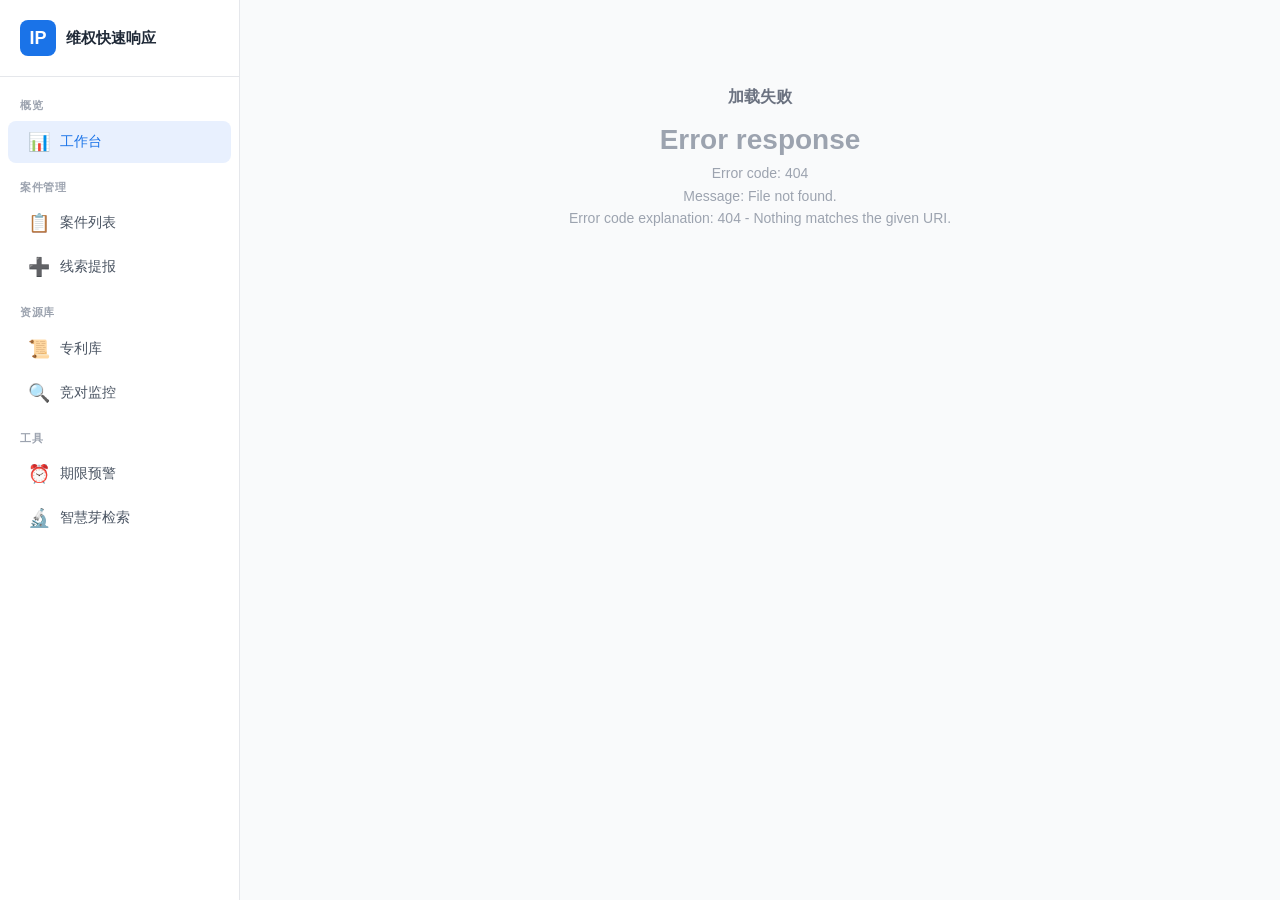
==== static/index.html @ e663b284 "IP维权快速响应系统 - 完整代码 - Flask后端：8张表、20+API、6步维权流程 - 前端SPA：工作台/案件管理/专利库/竞对监控/期限监控/智慧芽检索 - 智慧芽API集成：语义检索/法" ====
<!DOCTYPE html>
<html lang="zh-CN">
<head>
<meta charset="UTF-8">
<meta name="viewport" content="width=device-width, initial-scale=1.0">
<title>维权快速响应系统</title>
<link rel="stylesheet" href="/static/css/style.css">
</head>
<body>

<!-- ====== 侧边栏 ====== -->
<aside class="sidebar">
  <div class="sidebar-logo">
    <div class="logo-icon">IP</div>
    <div class="logo-text">维权快速响应</div>
  </div>
  <nav class="sidebar-nav">
    <div class="nav-section">概览</div>
    <button class="nav-item active" data-page="dashboard" onclick="navigate('dashboard')">
      <span class="nav-icon">📊</span> 工作台
    </button>
    
    <div class="nav-section" style="margin-top:8px">案件管理</div>
    <button class="nav-item" data-page="case-list" onclick="navigate('case-list')">
      <span class="nav-icon">📋</span> 案件列表
    </button>
    <button class="nav-item" data-page="new-case" onclick="navigate('new-case')">
      <span class="nav-icon">➕</span> 线索提报
    </button>

    <div class="nav-section" style="margin-top:8px">资源库</div>
    <button class="nav-item" data-page="patents" onclick="navigate('patents')">
      <span class="nav-icon">📜</span> 专利库
    </button>
    <button class="nav-item" data-page="competitors" onclick="navigate('competitors')">
      <span class="nav-icon">🔍</span> 竞对监控
    </button>

    <div class="nav-section" style="margin-top:8px">工具</div>
    <button class="nav-item" data-page="deadlines" onclick="navigate('deadlines')">
      <span class="nav-icon">⏰</span> 期限预警
    </button>
    <button class="nav-item" data-page="patsnap" onclick="navigate('patsnap')">
      <span class="nav-icon">🔬</span> 智慧芽检索
    </button>
  </nav>
</aside>

<!-- ====== 主内容区 ====== -->
<main class="main-content" id="main-content">
  <div id="page-content"></div>
</main>

<!-- ====== 模态框容器 ====== -->
<div class="modal-overlay" id="modal-overlay">
  <div class="modal" id="modal-box"></div>
</div>

<!-- ====== Toast 容器 ====== -->
<div class="toast-container" id="toast-container"></div>

<script>
// ==========================================
// API 工具
// ==========================================
const API = {
  async get(url) {
    const res = await fetch(url);
    if (!res.ok) throw new Error(await res.text());
    return res.json();
  },
  async post(url, data) {
    const res = await fetch(url, {
      method: 'POST',
      headers: {'Content-Type': 'application/json'},
      body: JSON.stringify(data)
    });
    if (!res.ok) throw new Error(await res.text());
    return res.json();
  },
  async put(url, data) {
    const res = await fetch(url, {
      method: 'PUT',
      headers: {'Content-Type': 'application/json'},
      body: JSON.stringify(data)
    });
    if (!res.ok) throw new Error(await res.text());
    return res.json();
  }
};

// ==========================================
// 路由 & 导航
// ==========================================
let currentPage = 'dashboard';
let currentCaseId = null;

function navigate(page, params) {
  currentPage = page;
  if (params) currentCaseId = params.caseId;
  
  document.querySelectorAll('.nav-item').forEach(el => el.classList.remove('active'));
  const navItem = document.querySelector(`[data-page="${page}"]`);
  if (navItem) navItem.classList.add('active');
  
  renderPage(page, params);
}

function renderPage(page, params) {
  const container = document.getElementById('page-content');
  switch(page) {
    case 'dashboard': renderDashboard(container); break;
    case 'case-list': renderCaseList(container); break;
    case 'new-case': renderNewCaseForm(container); break;
    case 'case-detail': renderCaseDetail(container, params); break;
    case 'patents': renderPatentLibrary(container); break;
    case 'competitors': renderCompetitorMonitor(container); break;
    case 'deadlines': renderDeadlineMonitor(container); break;
    case 'patsnap': renderPatSnapPage(container); break;
    default: container.innerHTML = '<div class="empty-state"><h3>页面未找到</h3></div>';
  }
}

// ==========================================
// Toast 通知
// ==========================================
function showToast(message, type = 'success') {
  const container = document.getElementById('toast-container');
  const toast = document.createElement('div');
  toast.className = `toast toast-${type}`;
  toast.textContent = message;
  container.appendChild(toast);
  setTimeout(() => { toast.remove(); }, 3000);
}

// ==========================================
// 模态框
// ==========================================
function openModal(title, bodyHTML, footerHTML = '') {
  const overlay = document.getElementById('modal-overlay');
  const box = document.getElementById('modal-box');
  box.innerHTML = `
    <div class="modal-header">
      <h2>${title}</h2>
      <button class="modal-close" onclick="closeModal()">&times;</button>
    </div>
    <div class="modal-body">${bodyHTML}</div>
    ${footerHTML ? `<div class="modal-footer">${footerHTML}</div>` : ''}
  `;
  overlay.classList.add('show');
}

function closeModal() {
  document.getElementById('modal-overlay').classList.remove('show');
}

// 点击遮罩关闭
document.getElementById('modal-overlay').addEventListener('click', function(e) {
  if (e.target === this) closeModal();
});

// ==========================================
// 工具函数
// ==========================================
const stageNames = ['', '线索提报', '初步评估', '决策审批', '证据保全', '侵权比对', '法律行动'];
const stageStatusLabels = {
  pending: '待处理', in_progress: '处理中', completed: '已完成', rejected: '已驳回'
};
const priorityLabels = { high: '高', normal: '中', low: '低' };
const priorityBadges = { high: 'badge-danger', normal: 'badge-warning', low: 'badge-gray' };

function stageBadge(stage) {
  const colors = {1:'badge-primary',2:'badge-warning',3:'badge-warning',4:'badge-primary',5:'badge-primary',6:'badge-success'};
  return `<span class="badge ${colors[stage]||'badge-gray'}">${stageNames[stage]}</span>`;
}

function statusBadge(status) {
  const map = { pending:'badge-gray', in_progress:'badge-warning', completed:'badge-success', rejected:'badge-danger' };
  return `<span class="badge ${map[status]||'badge-gray'}">${stageStatusLabels[status]||status}</span>`;
}

function formatTime(t) {
  if (!t) return '-';
  return t.replace('T', ' ').substring(0, 16);
}

// ==========================================
// 页面：工作台 Dashboard
// ==========================================
async function renderDashboard(container) {
  container.innerHTML = '<div style="text-align:center;padding:60px">加载中...</div>';
  try {
    const [stats, activities] = await Promise.all([
      API.get('/api/dashboard/stats'),
      API.get('/api/dashboard/activities?limit=15')
    ]);
    
    const total = stats.total_cases;
    const sd = stats.stage_distribution;
    const ss = stats.status_distribution;
    
    container.innerHTML = `
      <div class="page-header">
        <h1>📊 工作台</h1>
        <div class="header-actions">
          <button class="btn btn-primary btn-lg" onclick="navigate('new-case')">➕ 新建线索提报</button>
        </div>
      </div>

      <div class="stats-grid">
        <div class="stat-card">
          <div class="stat-label">全部案件</div>
          <div class="stat-value">${total}</div>
          <div class="stat-sub">本月新增 ${stats.monthly_new} 件</div>
        </div>
        <div class="stat-card">
          <div class="stat-label">评估中</div>
          <div class="stat-value">${sd.stage_2||0}</div>
          <div class="stat-sub">待初步评估</div>
        </div>
        <div class="stat-card">
          <div class="stat-label">审批中</div>
          <div class="stat-value">${sd.stage_3||0}</div>
          <div class="stat-sub">待管理层决策</div>
        </div>
        <div class="stat-card">
          <div class="stat-label">法律行动中</div>
          <div class="stat-value">${sd.stage_6||0}</div>
          <div class="stat-sub">诉讼/维权进行中</div>
        </div>
        <div class="stat-card" style="border-left:3px solid var(--danger)">
          <div class="stat-label">⚠️ 紧急期限</div>
          <div class="stat-value" style="color:var(--danger)">${stats.urgent_deadlines}</div>
          <div class="stat-sub">7天内到期</div>
        </div>
      </div>

      <div style="display:grid;grid-template-columns:2fr 1fr;gap:20px">
        <!-- 阶段分布 -->
        <div class="card">
          <div class="card-header"><h3>案件阶段分布</h3></div>
          <div class="card-body">
            ${renderStageChart(sd)}
          </div>
        </div>

        <!-- 状态统计 -->
        <div class="card">
          <div class="card-header"><h3>状态概览</h3></div>
          <div class="card-body">
            <div style="display:flex;flex-direction:column;gap:12px">
              ${['pending','in_progress','completed','rejected'].map(s => `
                <div style="display:flex;justify-content:space-between;align-items:center">
                  <span>${statusBadge(s)} ${stageStatusLabels[s]}</span>
                  <strong style="font-size:18px">${ss[s]||0}</strong>
                </div>
              `).join('')}
            </div>
          </div>
        </div>
      </div>

      <!-- 最近动态 -->
      <div class="card" style="margin-top:20px">
        <div class="card-header"><h3>📌 最近动态</h3></div>
        <div class="card-body">
          ${activities.length === 0 ? '<div class="empty-state"><h3>暂无动态</h3></div>' : `
            <div class="timeline">
              ${activities.map(a => `
                <div class="timeline-item">
                  <div class="tl-time">${formatTime(a.created_at)} · ${a.case_no}</div>
                  <div class="tl-title">${a.event_title}</div>
                  <div class="tl-detail">${a.event_detail || a.case_title}</div>
                </div>
              `).join('')}
            </div>
          `}
        </div>
      </div>

      <!-- 智慧芽集成状态 -->
      <div class="card" style="margin-top:20px">
        <div class="card-header"><h3>🔬 智慧芽集成状态</h3></div>
        <div class="card-body" id="patsnap-status-dash">
          <div style="display:flex;align-items:center;gap:8px;color:var(--text-secondary)">
            <span>检查中...</span>
          </div>
        </div>
      </div>
    `;

    // 异步加载智慧芽状态
    fetchPatSnapDashStatus();
  } catch(e) {
    container.innerHTML = `<div class="empty-state"><h3>加载失败</h3><p>${e.message}</p></div>`;
  }
}

function renderStageChart(sd) {
  const stages = [
    {name:'线索提报', count:sd.stage_1||0, color:'#1a73e8'},
    {name:'初步评估', count:sd.stage_2||0, color:'#f59e0b'},
    {name:'决策审批', count:sd.stage_3||0, color:'#f59e0b'},
    {name:'证据保全', count:sd.stage_4||0, color:'#1a73e8'},
    {name:'侵权比对', count:sd.stage_5||0, color:'#1a73e8'},
    {name:'法律行动', count:sd.stage_6||0, color:'#0d9488'},
  ];
  const max = Math.max(...stages.map(s=>s.count), 1);
  
  return stages.map(s => `
    <div style="margin-bottom:12px">
      <div style="display:flex;justify-content:space-between;margin-bottom:4px;font-size:13px">
        <span>${s.name}</span>
        <strong>${s.count}</strong>
      </div>
      <div style="background:var(--gray-200);border-radius:4px;height:8px;overflow:hidden">
        <div style="background:${s.color};height:100%;width:${(s.count/max*100).toFixed(1)}%;border-radius:4px;transition:width 0.5s ease"></div>
      </div>
    </div>
  `).join('');
}

async function fetchPatSnapDashStatus() {
  try {
    const resp = await fetch('/api/patsnap/config');
    const config = await resp.json();
    const el = document.getElementById('patsnap-status-dash');
    if (!el) return;
    if (config.configured) {
      el.innerHTML = `<div style="display:flex;align-items:center;gap:12px">
        <span style="font-size:24px">✅</span>
        <div>
          <strong style="color:var(--success)">已连接</strong>
          <span style="color:var(--text-secondary);font-size:13px;margin-left:8px">API Key: ${config.api_key_masked}</span>
          <br><span style="font-size:13px;color:var(--text-secondary)">专利语义检索、图像检索、法律状态查询可用</span>
        </div>
        <a href="#" onclick="navigate('patsnap');return false" style="margin-left:auto;font-size:13px;color:var(--primary)">前往检索 →</a>
      </div>`;
    } else {
      el.innerHTML = `<div style="display:flex;align-items:center;gap:12px">
        <span style="font-size:24px">⚠️</span>
        <div>
          <strong style="color:var(--warning)">未配置 API Key</strong>
          <br><span style="font-size:13px;color:var(--text-secondary)">去 <a href="https://open.patsnap.com/devportal" target="_blank" style="color:var(--primary)">智慧芽开放平台</a> 免费注册获取 Key（10,000 credits）</span>
        </div>
        <a href="#" onclick="navigate('patsnap');return false" style="margin-left:auto;font-size:13px;color:var(--primary)">前往配置 →</a>
      </div>`;
    }
  } catch(e) {
    const el = document.getElementById('patsnap-status-dash');
    if (el) el.innerHTML = '<span style="color:var(--text-secondary)">状态检查失败</span>';
  }
}

// ==========================================
// 页面：案件列表
// ==========================================
async function renderCaseList(container) {
  container.innerHTML = `
    <div class="page-header">
      <h1>📋 案件列表</h1>
      <div class="header-actions">
        <button class="btn btn-primary" onclick="navigate('new-case')">➕ 新建案件</button>
      </div>
    </div>
    <div class="search-bar">
      <input class="form-input" id="case-search" placeholder="🔍 搜索案件编号/名称/竞对..." oninput="filterCases()">
      <select class="form-select" id="stage-filter" style="width:140px" onchange="filterCases()">
        <option value="">全部阶段</option>
        ${stageNames.slice(1).map((n,i) => `<option value="${i+1}">${n}</option>`).join('')}
      </select>
      <select class="form-select" id="status-filter" style="width:120px" onchange="filterCases()">
        <option value="">全部状态</option>
        <option value="pending">待处理</option>
        <option value="in_progress">处理中</option>
        <option value="completed">已完成</option>
        <option value="rejected">已驳回</option>
      </select>
    </div>
    <div class="card" id="case-table-container">
      <div style="text-align:center;padding:40px">加载中...</div>
    </div>
  `;
  await filterCases();
}

async function filterCases() {
  const container = document.getElementById('case-table-container');
  if (!container) return;
  
  const keyword = document.getElementById('case-search')?.value || '';
  const stage = document.getElementById('stage-filter')?.value || '';
  const status = document.getElementById('status-filter')?.value || '';
  
  const params = new URLSearchParams();
  if (keyword) params.set('keyword', keyword);
  if (stage) params.set('stage', stage);
  if (status) params.set('status', status);
  
  try {
    const cases = await API.get(`/api/cases?${params}`);
    if (cases.length === 0) {
      container.innerHTML = '<div class="card-body"><div class="empty-state"><div class="empty-icon">📭</div><h3>暂无案件</h3><p>点击"新建案件"开始提报线索</p></div></div>';
      return;
    }
    
    container.innerHTML = `
      <div class="table-container">
        <table>
          <thead>
            <tr>
              <th>案件编号</th>
              <th>案件名称</th>
              <th>竞对公司</th>
              <th>当前阶段</th>
              <th>状态</th>
              <th>优先级</th>
              <th>提报人</th>
              <th>更新时间</th>
            </tr>
          </thead>
          <tbody>
            ${cases.map(c => `
              <tr class="clickable" onclick="navigate('case-detail',{caseId:'${c.id}'})">
                <td><strong style="color:var(--primary)">${c.case_no}</strong></td>
                <td>${c.title}</td>
                <td>${c.competitor_name || '-'}</td>
                <td>${stageBadge(c.current_stage)}</td>
                <td>${statusBadge(c.stage_status)}</td>
                <td><span class="badge ${priorityBadges[c.priority]||'badge-gray'}">${priorityLabels[c.priority]||c.priority}</span></td>
                <td>${c.reporter || '-'}</td>
                <td>${formatTime(c.updated_at)}</td>
              </tr>
            `).join('')}
          </tbody>
        </table>
      </div>
    `;
  } catch(e) {
    container.innerHTML = `<div class="card-body"><div class="empty-state"><h3>加载失败</h3><p>${e.message}</p></div></div>`;
  }
}

// ==========================================
// 页面：新建线索提报
// ==========================================
function renderNewCaseForm(container) {
  container.innerHTML = `
    <div class="page-header">
      <h1>➕ 线索提报</h1>
    </div>

    <div class="guide-box">
      <span class="guide-icon">💡</span>
      <div>
        <strong>操作指引：</strong>
        销售/研发人员发现侵权线索后，在此填写基本信息提交。<br>
        提交后系统将自动通知IP部负责人进行初步评估。
        <br><small>建议通过企业微信审批模板或群机器人同步推送线索信息。</small>
      </div>
    </div>

    <div class="card">
      <div class="card-header"><h3>线索基本信息</h3></div>
      <div class="card-body">
        <form id="lead-form" onsubmit="submitLead(event)">
          <div class="form-row">
            <div class="form-group">
              <label>案件名称 <span class="required">*</span></label>
              <input class="form-input" name="title" required placeholder="如：XX公司涉嫌侵犯XX专利">
            </div>
            <div class="form-group">
              <label>优先级</label>
              <select class="form-select" name="priority">
                <option value="normal">中</option>
                <option value="high">高</option>
                <option value="low">低</option>
              </select>
            </div>
          </div>
          <div class="form-row">
            <div class="form-group">
              <label>线索发现人 <span class="required">*</span></label>
              <input class="form-input" name="reporter" required placeholder="姓名">
            </div>
            <div class="form-group">
              <label>所属部门</label>
              <select class="form-select" name="reporter_dept">
                <option value="">请选择</option>
                <option value="销售部">销售部</option>
                <option value="研发部">研发部</option>
                <option value="市场部">市场部</option>
                <option value="IP部">IP部</option>
                <option value="法务部">法务部</option>
                <option value="其他">其他</option>
              </select>
            </div>
          </div>
          <div class="form-row">
            <div class="form-group">
              <label>发现时间</label>
              <input class="form-input" name="report_time" type="datetime-local" value="${new Date().toISOString().slice(0,16)}">
            </div>
            <div class="form-group">
              <label>发现地点</label>
              <input class="form-input" name="report_location" placeholder="如：XX展会/XX电商平台/XX门店">
            </div>
          </div>
          <div class="form-row">
            <div class="form-group">
              <label>竞争对手名称 <span class="required">*</span></label>
              <input class="form-input" name="competitor_name" required placeholder="涉嫌侵权公司全称">
            </div>
            <div class="form-group">
              <label>涉嫌侵权产品</label>
              <input class="form-input" name="infringing_product" placeholder="产品名称/型号">
            </div>
          </div>
          <div class="form-group">
            <label>线索描述 <span class="required">*</span></label>
            <textarea class="form-textarea" name="lead_description" required 
              placeholder="请详细描述发现的侵权线索，包括：侵权方式、涉及技术、已掌握的证据等"></textarea>
          </div>
          <div class="form-group">
            <label>附件链接（照片/视频/文档URL，每行一个）</label>
            <textarea class="form-textarea" name="lead_attachments" rows="3"
              placeholder="https://...&#10;https://..."></textarea>
            <div class="form-hint">暂不支持直接上传，请粘贴附件链接或稍后在案件详情中补充</div>
          </div>
          <div style="display:flex;gap:10px;margin-top:24px">
            <button type="submit" class="btn btn-primary btn-lg">📤 提交线索</button>
            <button type="button" class="btn btn-outline btn-lg" onclick="navigate('case-list')">取消</button>
          </div>
        </form>
      </div>
    </div>
  `;
}

async function submitLead(e) {
  e.preventDefault();
  const form = e.target;
  const data = Object.fromEntries(new FormData(form));
  const attachments = data.lead_attachments
    ? data.lead_attachments.split('\n').map(s=>s.trim()).filter(s=>s)
    : [];
  
  try {
    const result = await API.post('/api/cases', {
      ...data,
      lead_attachments: attachments
    });
    showToast(`✅ 线索提报成功！案件编号：${result.case_no}`);
    navigate('case-detail', { caseId: result.id });
  } catch(err) {
    showToast('❌ 提报失败: ' + err.message, 'error');
  }
}

// ==========================================
// 页面：案件详情
// ==========================================
async function renderCaseDetail(container, params) {
  if (!params || !params.caseId) {
    container.innerHTML = '<div class="empty-state"><h3>未指定案件</h3></div>';
    return;
  }
  
  container.innerHTML = '<div style="text-align:center;padding:60px">加载中...</div>';
  
  try {
    const c = await API.get(`/api/cases/${params.caseId}`);
    currentCaseId = c.id;
    
    container.innerHTML = `
      <div class="page-header">
        <div>
          <div style="display:flex;align-items:center;gap:12px;margin-bottom:6px">
            <button class="btn btn-outline btn-sm" onclick="navigate('case-list')">← 返回</button>
            <h1>${c.case_no} ${c.title}</h1>
            ${stageBadge(c.current_stage)}
            ${statusBadge(c.stage_status)}
          </div>
          <div style="color:var(--gray-500);font-size:13px">
            提报人：${c.reporter || '-'} · ${c.reporter_dept || '-'} · ${formatTime(c.created_at)}
          </div>
        </div>
      </div>

      <!-- 工作流步骤 -->
      <div class="card" style="margin-bottom:20px">
        <div class="card-header"><h3>维权流程进度</h3></div>
        <div class="card-body">
          ${renderWorkflowSteps(c)}
        </div>
      </div>

      <!-- 基本信息 -->
      <div class="card" style="margin-bottom:20px">
        <div class="card-header"><h3>📝 基本信息</h3></div>
        <div class="card-body">
          <div style="display:grid;grid-template-columns:1fr 1fr;gap:16px">
            <div><strong>竞对公司：</strong>${c.competitor_name || '-'}</div>
            <div><strong>侵权产品：</strong>${c.infringing_product || '-'}</div>
            <div><strong>发现地点：</strong>${c.report_location || '-'}</div>
            <div><strong>发现时间：</strong>${formatTime(c.report_time)}</div>
          </div>
          <div style="margin-top:12px">
            <strong>线索描述：</strong>
            <p style="white-space:pre-wrap;color:var(--gray-600);margin-top:4px">${c.lead_description || '-'}</p>
          </div>
          ${renderAttachments(c.lead_attachments)}
        </div>
      </div>

      <!-- 阶段操作区 -->
      <div class="card" style="margin-bottom:20px" id="stage-action-area"></div>

      <!-- 详情标签页 -->
      <div class="card">
        <div class="tabs" style="padding:0 20px">
          <button class="tab active" onclick="switchCaseTab('timeline',this)">📌 时间线</button>
          <button class="tab" onclick="switchCaseTab('evidence',this)">📎 证据 (${(c.evidence||[]).length})</button>
          <button class="tab" onclick="switchCaseTab('documents',this)">📄 文档 (${(c.documents||[]).length})</button>
          <button class="tab" onclick="switchCaseTab('deadlines',this)">⏰ 期限 (${(c.deadlines||[]).length})</button>
        </div>
        <div class="card-body" id="case-tab-content"></div>
      </div>
    `;
    
    // 渲染阶段操作区
    renderStageActions(c);
    // 渲染时间线
    switchCaseTab('timeline', document.querySelector('.tab.active'));
    
  } catch(e) {
    container.innerHTML = `<div class="empty-state"><h3>加载失败</h3><p>${e.message}</p></div>`;
  }
}

function renderWorkflowSteps(c) {
  const stages = [
    {step:1, name:'线索提报', desc:'销售/研发'},
    {step:2, name:'初步评估', desc:'IP部'},
    {step:3, name:'决策审批', desc:'管理层'},
    {step:4, name:'证据保全', desc:'IP部/法务'},
    {step:5, name:'侵权比对', desc:'IP部'},
    {step:6, name:'法律行动', desc:'法务/IP部'},
  ];
  
  // 判断各阶段状态
  const completed = new Set();
  if (c.current_stage >= 1) completed.add(1);
  if (c.assessment_result) completed.add(2);
  if (c.approval_decision) completed.add(3);
  if (c.evidence_status === 'in_progress' || c.evidence_status === 'completed') completed.add(4);
  if (c.comparison_status === 'completed') completed.add(5);
  
  return `
    <div class="workflow-steps">
      ${stages.map(s => {
        let cls = '';
        if (s.step === c.current_stage && c.stage_status !== 'completed') cls = 'active';
        else if (completed.has(s.step) || s.step < c.current_stage) cls = 'completed';
        return `
          <div class="workflow-step ${cls}">
            <div class="step-number">${cls==='completed' ? '✓' : s.step}</div>
            <div class="step-title">${s.name}</div>
            <div class="step-desc">${s.desc}</div>
          </div>
        `;
      }).join('')}
    </div>
  `;
}

function renderAttachments(attachmentsStr) {
  try {
    const atts = typeof attachmentsStr === 'string' ? JSON.parse(attachmentsStr) : (attachmentsStr || []);
    if (!atts.length) return '';
    return `
      <div style="margin-top:12px">
        <strong>附件：</strong>
        <ul class="file-list">
          ${atts.map(a => `<li><span class="file-icon">🔗</span> <a href="${a}" target="_blank">${a}</a></li>`).join('')}
        </ul>
      </div>
    `;
  } catch { return ''; }
}

// ==========================================
// 阶段操作区
// ==========================================
function renderStageActions(c) {
  const area = document.getElementById('stage-action-area');
  if (!area) return;
  
  // 第一步完成 - 引导进入评估
  if (c.current_stage === 1) {
    area.innerHTML = `
      <div class="card-header"><h3>📋 下一步：初步评估</h3></div>
      <div class="card-body">
        <div class="guide-box">
          <span class="guide-icon">💡</span>
          <div>
            <strong>操作指引：</strong>
            IP部收到线索后，登录<strong>智慧芽专利检索网站</strong>进行专利匹配检索和AI特征比对。<br>
            确定可匹配的公司已授权专利后，在此录入评估结论。
          </div>
        </div>
        <button class="btn btn-primary btn-lg" onclick="openAssessmentForm()">🔍 开始初步评估</button>
      </div>
    `;
  }
  
  // 第二步完成 - 引导审批
  else if (c.current_stage === 2 && c.assessment_result && !c.approval_decision) {
    area.innerHTML = `
      <div class="card-header"><h3>📋 下一步：决策审批</h3></div>
      <div class="card-body">
        <div class="guide-box">
          <span class="guide-icon">💡</span>
          <div>
            <strong>操作指引：</strong>
            评估结论已生成（${c.assessment_result}），请提交管理层审批决定是否启动维权程序。
            <br><small>建议通过企业微信审批流程推送至管理层，支持同意/驳回/退回修改。</small>
          </div>
        </div>
        <button class="btn btn-warning btn-lg" onclick="openApprovalForm()">⚖️ 提交管理层审批</button>
      </div>
    `;
  }
  
  // 第三步完成（通过）- 引导证据保全
  else if (c.approval_decision === 'approved' && c.current_stage <= 3) {
    area.innerHTML = `
      <div class="card-header"><h3>📋 下一步：证据保全</h3></div>
      <div class="card-body">
        <div class="guide-box">
          <span class="guide-icon">💡</span>
          <div>
            <strong>操作指引：</strong>
            维权已获批准！请尽快安排现场取证，通过企业微信群派发取证任务。<br>
            证据回传后上传至智慧芽专利管理系统归档，并为案件设置关键期限提醒。
          </div>
        </div>
        <div style="display:flex;gap:10px">
          <button class="btn btn-primary" onclick="openEvidenceForm()">📎 添加证据</button>
          <button class="btn btn-outline" onclick="openDeadlineForm()">⏰ 设置期限</button>
        </div>
      </div>
    `;
  }
  
  // 证据收集后 - 侵权比对
  else if ((c.evidence_status === 'in_progress' || c.evidence_status === 'completed') && c.current_stage <= 4 && c.approval_decision === 'approved') {
    area.innerHTML = `
      <div class="card-header"><h3>📋 下一步：侵权比对</h3></div>
      <div class="card-body">
        <div class="guide-box">
          <span class="guide-icon">💡</span>
          <div>
            <strong>操作指引：</strong>
            使用智慧芽"防侵权检索Agent"进行正式侵权比对，输出《侵权比对报告》。<br>
            如涉及外观专利，使用"外观防侵权检索Agent"进行图像搜索比对。
          </div>
        </div>
        <button class="btn btn-primary btn-lg" onclick="openComparisonForm()">📊 录入侵权比对报告</button>
      </div>
    `;
  }
  
  // 比对完成 - 法律行动
  else if (c.comparison_status === 'completed' && c.current_stage <= 5) {
    area.innerHTML = `
      <div class="card-header"><h3>📋 下一步：法律行动</h3></div>
      <div class="card-body">
        <div class="guide-box">
          <span class="guide-icon">💡</span>
          <div>
            <strong>操作指引：</strong>
            比对报告已生成，可据此启动法律行动。<br>
            在智慧芽专利管理系统中全程跟踪诉讼进展、管理费用与期限。
          </div>
        </div>
        <button class="btn btn-success btn-lg" onclick="openLegalForm()">⚖️ 更新法律行动状态</button>
      </div>
    `;
  }
  
  // 已驳回
  else if (c.approval_decision === 'rejected') {
    area.innerHTML = `
      <div class="card-header"><h3>📋 案件状态</h3></div>
      <div class="card-body">
        <span class="badge badge-danger" style="font-size:14px;padding:6px 16px">⛔ 管理层已驳回，维权不启动</span>
        <p style="margin-top:8px;color:var(--gray-500)">驳回原因：${c.approval_comment || '未填写'}</p>
      </div>
    `;
  }
  
  // 法律行动中
  else if (c.current_stage >= 6) {
    area.innerHTML = `
      <div class="card-header"><h3>📋 法律行动进行中</h3></div>
      <div class="card-body">
        <span class="badge badge-success" style="font-size:14px;padding:6px 16px">⚖️ 当前阶段：${c.legal_stage || '法律行动中'}</span>
        <p style="margin-top:8px;white-space:pre-wrap;color:var(--gray-600)">${c.legal_notes || ''}</p>
        <button class="btn btn-outline btn-sm" style="margin-top:8px" onclick="openLegalForm()">更新状态</button>
      </div>
    `;
  }
}

// ==========================================
// 模态表单：初步评估
// ==========================================
function openAssessmentForm() {
  openModal('🔍 初步评估', `
    <div class="guide-box">
      <span class="guide-icon">💡</span>
      <div>请先登录<strong>智慧芽专利检索网站</strong>完成专利匹配检索和AI特征比对，再填写以下评估结论。</div>
    </div>
    <form id="assessment-form" onsubmit="submitAssessment(event)">
      <div class="form-group">
        <label>评估人 <span class="required">*</span></label>
        <input class="form-input" name="assessor" required placeholder="IP部评估人姓名">
      </div>
      <div class="form-group">
        <label>评估结论 <span class="required">*</span></label>
        <select class="form-select" name="assessment_result" required>
          <option value="">请选择</option>
          <option value="可诉">可诉 - 发现明确侵权证据</option>
          <option value="不可诉">不可诉 - 侵权证据不足</option>
          <option value="需补充信息">需补充信息</option>
        </select>
      </div>
      <div class="form-group">
        <label>匹配的公司专利（专利号，每行一个）</label>
        <textarea class="form-textarea" name="matched_patents" rows="3" placeholder="CN2024XXXXXX.X&#10;CN2023XXXXXX.X"></textarea>
      </div>
      <div class="form-group">
        <label>评估详细说明</label>
        <textarea class="form-textarea" name="assessment_detail" rows="4" placeholder="请详细描述：侵权技术对比分析、初步判断依据等"></textarea>
      </div>
      <div class="form-group">
        <label>竞对监控备注</label>
        <textarea class="form-textarea" name="competitor_monitor" rows="3" placeholder="竞对相关专利动态、法律状态变化等"></textarea>
      </div>
      <div style="display:flex;gap:10px;justify-content:flex-end;margin-top:16px">
        <button type="button" class="btn btn-outline" onclick="closeModal()">取消</button>
        <button type="submit" class="btn btn-primary">✅ 提交评估</button>
      </div>
    </form>
  `);
}

async function submitAssessment(e) {
  e.preventDefault();
  const data = Object.fromEntries(new FormData(e.target));
  data.matched_patents = data.matched_patents.split('\n').map(s=>s.trim()).filter(s=>s);
  data.competitor_monitor = data.competitor_monitor.split('\n').map(s=>s.trim()).filter(s=>s);
  
  try {
    await API.put(`/api/cases/${currentCaseId}/assessment`, data);
    showToast('✅ 评估提交成功');
    closeModal();
    navigate('case-detail', { caseId: currentCaseId });
  } catch(err) {
    showToast('❌ 提交失败: ' + err.message, 'error');
  }
}

// ==========================================
// 模态表单：决策审批
// ==========================================
function openApprovalForm() {
  openModal('⚖️ 决策审批', `
    <form id="approval-form" onsubmit="submitApproval(event)">
      <div class="form-group">
        <label>审批人 <span class="required">*</span></label>
        <input class="form-input" name="approver" required placeholder="管理层审批人姓名">
      </div>
      <div class="form-group">
        <label>审批决定 <span class="required">*</span></label>
        <select class="form-select" name="approval_decision" required onchange="toggleApprovalFields(this.value)">
          <option value="">请选择</option>
          <option value="approved">✅ 同意 - 启动维权程序</option>
          <option value="rejected">❌ 驳回 - 不予启动</option>
          <option value="returned">↩️ 退回修改</option>
        </select>
      </div>
      <div id="approval-extra" style="display:none">
        <div class="form-row">
          <div class="form-group">
            <label>预估成本（万元）</label>
            <input class="form-input" name="estimated_cost" type="number" placeholder="如：50">
          </div>
          <div class="form-group">
            <label>审批状态</label>
            <select class="form-select" name="approval_status">
              <option value="approved">已通过</option>
              <option value="pending">待定</option>
            </select>
          </div>
        </div>
        <div class="form-group">
          <label>建议方案</label>
          <textarea class="form-textarea" name="suggested_plan" rows="3" placeholder="如：发送律师函→协商→诉讼"></textarea>
        </div>
      </div>
      <div class="form-group">
        <label>审批意见</label>
        <textarea class="form-textarea" name="approval_comment" rows="3" placeholder="审批意见或驳回原因"></textarea>
      </div>
      <div style="display:flex;gap:10px;justify-content:flex-end;margin-top:16px">
        <button type="button" class="btn btn-outline" onclick="closeModal()">取消</button>
        <button type="submit" class="btn btn-warning">📋 提交审批</button>
      </div>
    </form>
  `);
}

function toggleApprovalFields(value) {
  document.getElementById('approval-extra').style.display = value === 'approved' ? 'block' : 'none';
}

async function submitApproval(e) {
  e.preventDefault();
  const data = Object.fromEntries(new FormData(e.target));
  data.estimated_cost = parseFloat(data.estimated_cost) || 0;
  
  try {
    await API.put(`/api/cases/${currentCaseId}/approval`, data);
    const decisionText = data.approval_decision === 'approved' ? '批准启动维权' : 
                         data.approval_decision === 'rejected' ? '已驳回' : '退回修改';
    showToast(`✅ 审批完成：${decisionText}`);
    closeModal();
    navigate('case-detail', { caseId: currentCaseId });
  } catch(err) {
    showToast('❌ 提交失败: ' + err.message, 'error');
  }
}

// ==========================================
// 模态表单：添加证据
// ==========================================
function openEvidenceForm() {
  openModal('📎 添加证据', `
    <form id="evidence-form" onsubmit="submitEvidence(event)">
      <div class="form-row">
        <div class="form-group">
          <label>文件名称 <span class="required">*</span></label>
          <input class="form-input" name="file_name" required placeholder="如：公证书_20240601.pdf">
        </div>
        <div class="form-group">
          <label>证据类型</label>
          <select class="form-select" name="evidence_type">
            <option value="公证书">公证书</option>
            <option value="照片">照片</option>
            <option value="视频">视频</option>
            <option value="时间戳证书">时间戳证书</option>
            <option value="购买凭证">购买凭证</option>
            <option value="网页截图">网页截图</option>
            <option value="其他">其他</option>
          </select>
        </div>
      </div>
      <div class="form-row">
        <div class="form-group">
          <label>文件类型</label>
          <input class="form-input" name="file_type" placeholder="pdf / jpg / mp4 / ...">
        </div>
        <div class="form-group">
          <label>上传人</label>
          <input class="form-input" name="uploader" placeholder="姓名">
        </div>
      </div>
      <div class="form-group">
        <label>描述</label>
        <textarea class="form-textarea" name="description" rows="2" placeholder="证据来源、取证时间、备注等"></textarea>
      </div>
      <div style="display:flex;gap:10px;justify-content:flex-end;margin-top:16px">
        <button type="button" class="btn btn-outline" onclick="closeModal()">取消</button>
        <button type="submit" class="btn btn-primary">📎 添加</button>
      </div>
    </form>
  `);
}

async function submitEvidence(e) {
  e.preventDefault();
  const data = Object.fromEntries(new FormData(e.target));
  try {
    await API.post(`/api/cases/${currentCaseId}/evidence`, data);
    showToast('✅ 证据已添加');
    closeModal();
    navigate('case-detail', { caseId: currentCaseId });
  } catch(err) {
    showToast('❌ 添加失败: ' + err.message, 'error');
  }
}

// ==========================================
// 模态表单：侵权比对
// ==========================================
function openComparisonForm() {
  openModal('📊 侵权比对报告', `
    <div class="guide-box">
      <span class="guide-icon">💡</span>
      <div>请先使用<strong>智慧芽"防侵权检索Agent"</strong>完成正式侵权比对，输出《侵权比对报告》后再录入系统。</div>
    </div>
    <form id="comparison-form" onsubmit="submitComparison(event)">
      <div class="form-group">
        <label>比对状态</label>
        <select class="form-select" name="comparison_status">
          <option value="completed">✅ 比对完成</option>
          <option value="in_progress">🔄 比对中</option>
        </select>
      </div>
      <div class="form-group">
        <label>《侵权比对报告》摘要</label>
        <textarea class="form-textarea" name="comparison_report" rows="5" placeholder="请粘贴智慧芽AI生成的侵权比对报告核心结论..."></textarea>
      </div>
      <div class="form-group">
        <label>《维权策略方案》</label>
        <textarea class="form-textarea" name="strategy_doc" rows="4" placeholder="建议的法律策略、行动计划、时间表等"></textarea>
      </div>
      <div class="form-group">
        <label>外观设计比对结果（如有）</label>
        <textarea class="form-textarea" name="design_comparison" rows="3" placeholder="外观专利图像搜索比对结论..."></textarea>
      </div>
      <input type="hidden" name="operator" value="">
      <div style="display:flex;gap:10px;justify-content:flex-end;margin-top:16px">
        <button type="button" class="btn btn-outline" onclick="closeModal()">取消</button>
        <button type="submit" class="btn btn-primary">📊 提交比对报告</button>
      </div>
    </form>
  `);
  // 稍后填充操作人
  setTimeout(() => {
    const opInput = document.querySelector('#comparison-form [name="operator"]');
    if (opInput) opInput.value = 'IP部';
  }, 100);
}

async function submitComparison(e) {
  e.preventDefault();
  const data = Object.fromEntries(new FormData(e.target));
  try {
    await API.put(`/api/cases/${currentCaseId}/comparison`, data);
    showToast('✅ 侵权比对报告已提交');
    closeModal();
    navigate('case-detail', { caseId: currentCaseId });
  } catch(err) {
    showToast('❌ 提交失败: ' + err.message, 'error');
  }
}

// ==========================================
// 模态表单：法律行动
// ==========================================
function openLegalForm() {
  openModal('⚖️ 法律行动更新', `
    <form id="legal-form" onsubmit="submitLegal(event)">
      <div class="form-group">
        <label>当前法律阶段</label>
        <select class="form-select" name="legal_stage">
          <option value="律师函发送">律师函发送</option>
          <option value="协商谈判">协商谈判</option>
          <option value="行政投诉">行政投诉</option>
          <option value="立案">立案</option>
          <option value="证据交换">证据交换</option>
          <option value="开庭审理">开庭审理</option>
          <option value="一审判决">一审判决</option>
          <option value="二审/上诉">二审/上诉</option>
          <option value="执行">执行</option>
          <option value="结案">结案</option>
        </select>
      </div>
      <div class="form-group">
        <label>法律行动状态</label>
        <select class="form-select" name="legal_status">
          <option value="in_progress">🔄 进行中</option>
          <option value="completed">✅ 已结案</option>
          <option value="pending">⏳ 待启动</option>
        </select>
      </div>
      <div class="form-group">
        <label>备注/进展说明</label>
        <textarea class="form-textarea" name="legal_notes" rows="4" placeholder="当前阶段进展、下一步计划、费用情况等"></textarea>
      </div>
      <input type="hidden" name="operator" value="法务部">
      <div style="display:flex;gap:10px;justify-content:flex-end;margin-top:16px">
        <button type="button" class="btn btn-outline" onclick="closeModal()">取消</button>
        <button type="submit" class="btn btn-success">⚖️ 更新状态</button>
      </div>
    </form>
  `);
}

async function submitLegal(e) {
  e.preventDefault();
  const data = Object.fromEntries(new FormData(e.target));
  try {
    await API.put(`/api/cases/${currentCaseId}/legal`, data);
    showToast('✅ 法律行动状态已更新');
    closeModal();
    navigate('case-detail', { caseId: currentCaseId });
  } catch(err) {
    showToast('❌ 更新失败: ' + err.message, 'error');
  }
}

// ==========================================
// 模态表单：添加期限
// ==========================================
function openDeadlineForm() {
  openModal('⏰ 添加期限提醒', `
    <form id="deadline-form" onsubmit="submitDeadline(event)">
      <div class="form-group">
        <label>期限名称 <span class="required">*</span></label>
        <input class="form-input" name="title" required placeholder="如：起诉期限、举证期限、答辩期限">
      </div>
      <div class="form-row">
        <div class="form-group">
          <label>截止日期 <span class="required">*</span></label>
          <input class="form-input" name="due_date" type="date" required>
        </div>
        <div class="form-group">
          <label>期限类型</label>
          <select class="form-select" name="deadline_type">
            <option value="起诉期限">起诉期限</option>
            <option value="举证期限">举证期限</option>
            <option value="答辩期限">答辩期限</option>
            <option value="官费缴纳">官费缴纳</option>
            <option value="开庭日期">开庭日期</option>
            <option value="上诉期限">上诉期限</option>
            <option value="其他">其他</option>
          </select>
        </div>
      </div>
      <div class="form-row">
        <div class="form-group">
          <label>提前提醒天数</label>
          <input class="form-input" name="remind_days_before" type="number" value="7" min="1" max="30">
        </div>
        <div class="form-group">
          <label>负责人</label>
          <input class="form-input" name="responsible_person" placeholder="姓名">
        </div>
      </div>
      <div style="display:flex;gap:10px;justify-content:flex-end;margin-top:16px">
        <button type="button" class="btn btn-outline" onclick="closeModal()">取消</button>
        <button type="submit" class="btn btn-primary">⏰ 添加</button>
      </div>
    </form>
  `);
}

async function submitDeadline(e) {
  e.preventDefault();
  const data = Object.fromEntries(new FormData(e.target));
  try {
    await API.post(`/api/cases/${currentCaseId}/deadlines`, data);
    showToast('✅ 期限已添加');
    closeModal();
    navigate('case-detail', { caseId: currentCaseId });
  } catch(err) {
    showToast('❌ 添加失败: ' + err.message, 'error');
  }
}

// ==========================================
// 案件详情 - 标签页切换
// ==========================================
async function switchCaseTab(tab, btn) {
  document.querySelectorAll('.tab').forEach(t => t.classList.remove('active'));
  if (btn) btn.classList.add('active');
  
  const content = document.getElementById('case-tab-content');
  if (!content || !currentCaseId) return;
  
  try {
    const c = await API.get(`/api/cases/${currentCaseId}`);
    
    switch(tab) {
      case 'timeline':
        content.innerHTML = (c.timeline || []).length === 0
          ? '<div class="empty-state"><h3>暂无动态</h3></div>'
          : `<div class="timeline">${c.timeline.map(t => `
            <div class="timeline-item">
              <div class="tl-time">${formatTime(t.created_at)} · ${t.operator}</div>
              <div class="tl-title">${t.event_type === 'lead_submit' ? '📥' : t.event_type === 'assessment' ? '🔍' : t.event_type === 'approval' ? '⚖️' : t.event_type === 'evidence' ? '📎' : t.event_type === 'comparison' ? '📊' : t.event_type === 'legal' ? '⚖️' : t.event_type === 'document' ? '📄' : '📌'} ${t.event_title}</div>
              <div class="tl-detail">${t.event_detail || ''}</div>
            </div>
          `).join('')}</div>`;
        break;
        
      case 'evidence':
        content.innerHTML = (c.evidence || []).length === 0
          ? `<div class="empty-state"><h3>暂无证据</h3><p>点击"添加证据"上传证据材料</p>
             <button class="btn btn-primary btn-sm" style="margin-top:12px" onclick="openEvidenceForm()">📎 添加证据</button></div>`
          : `<ul class="file-list">${c.evidence.map(e => `
            <li>
              <span class="file-icon">${e.file_type === 'pdf' ? '📕' : e.file_type?.startsWith('image') || e.file_type === 'jpg' ? '🖼️' : e.file_type?.startsWith('video') || e.file_type === 'mp4' ? '🎬' : '📎'}</span>
              <div style="flex:1">
                <strong>${e.file_name}</strong>
                <div style="font-size:12px;color:var(--gray-500)">${e.evidence_type} · ${e.uploader || '未知'} · ${formatTime(e.created_at)}</div>
                ${e.description ? `<div style="font-size:12px;color:var(--gray-400)">${e.description}</div>` : ''}
              </div>
            </div>
          `).join('')}</ul>
          <button class="btn btn-outline btn-sm" style="margin-top:12px" onclick="openEvidenceForm()">📎 继续添加</button>`;
        break;
        
      case 'documents':
        content.innerHTML = (c.documents || []).length === 0
          ? `<div class="empty-state"><h3>暂无文档</h3><p>可在此归档《侵权比对报告》《维权策略方案》等文档</p>
             <button class="btn btn-outline btn-sm" style="margin-top:12px" onclick="openDocumentForm()">📄 添加文档</button></div>`
          : `<ul class="file-list">${c.documents.map(d => `
            <li>
              <span class="file-icon">📄</span>
              <div style="flex:1">
                <strong>${d.doc_name}</strong>
                <div style="font-size:12px;color:var(--gray-500)">${d.doc_type} · ${d.doc_category} · ${d.uploader || '未知'} · ${formatTime(d.created_at)}</div>
                ${d.description ? `<div style="font-size:12px;color:var(--gray-400)">${d.description}</div>` : ''}
              </div>
            </div>
          `).join('')}</ul>
          <button class="btn btn-outline btn-sm" style="margin-top:12px" onclick="openDocumentForm()">📄 添加文档</button>`;
        break;
        
      case 'deadlines':
        content.innerHTML = (c.deadlines || []).length === 0
          ? `<div class="empty-state"><h3>暂无期限</h3><p>为案件关键节点设置期限提醒</p>
             <button class="btn btn-outline btn-sm" style="margin-top:12px" onclick="openDeadlineForm()">⏰ 添加期限</button></div>`
          : `<table>
            <thead><tr><th>期限名称</th><th>类型</th><th>截止日期</th><th>状态</th><th>负责人</th><th>提醒</th></tr></thead>
            <tbody>${c.deadlines.map(d => {
              const isUrgent = new Date(d.due_date) <= new Date(Date.now() + 7*86400000);
              return `
              <tr>
                <td><strong>${d.title}</strong></td>
                <td>${d.deadline_type}</td>
                <td style="${isUrgent ? 'color:var(--danger);font-weight:600' : ''}">${d.due_date}</td>
                <td><span class="badge ${d.status==='completed'?'badge-success':isUrgent?'badge-danger':'badge-warning'}">${d.status==='completed'?'已完成':isUrgent?'即将到期':'待处理'}</span></td>
                <td>${d.responsible_person || '-'}</td>
                <td>提前${d.remind_days_before}天</td>
              </tr>`;
            }).join('')}</tbody></table>
            <button class="btn btn-outline btn-sm" style="margin-top:12px" onclick="openDeadlineForm()">⏰ 添加期限</button>`;
        break;
    }
  } catch(e) {
    content.innerHTML = `<div class="empty-state"><h3>加载失败</h3><p>${e.message}</p></div>`;
  }
}

// 添加文档
function openDocumentForm() {
  openModal('📄 添加文档', `
    <form id="doc-form" onsubmit="submitDocument(event)">
      <div class="form-group">
        <label>文档名称 <span class="required">*</span></label>
        <input class="form-input" name="doc_name" required placeholder="如：侵权比对报告_20240601">
      </div>
      <div class="form-row">
        <div class="form-group">
          <label>文档类型</label>
          <select class="form-select" name="doc_type">
            <option value="侵权比对报告">侵权比对报告</option>
            <option value="维权策略方案">维权策略方案</option>
            <option value="律师函">律师函</option>
            <option value="起诉状">起诉状</option>
            <option value="判决书">判决书</option>
            <option value="和解协议">和解协议</option>
            <option value="复盘报告">复盘报告</option>
            <option value="其他">其他</option>
          </select>
        </div>
        <div class="form-group">
          <label>分类</label>
          <select class="form-select" name="doc_category">
            <option value="诉讼文书">诉讼文书</option>
            <option value="证据材料">证据材料</option>
            <option value="分析报告">分析报告</option>
            <option value="法院来文">法院来文</option>
            <option value="内部文件">内部文件</option>
          </select>
        </div>
      </div>
      <div class="form-row">
        <div class="form-group">
          <label>上传人</label>
          <input class="form-input" name="uploader" placeholder="姓名">
        </div>
      </div>
      <div class="form-group">
        <label>描述</label>
        <textarea class="form-textarea" name="description" rows="2"></textarea>
      </div>
      <div style="display:flex;gap:10px;justify-content:flex-end;margin-top:16px">
        <button type="button" class="btn btn-outline" onclick="closeModal()">取消</button>
        <button type="submit" class="btn btn-primary">📄 添加</button>
      </div>
    </form>
  `);
}

async function submitDocument(e) {
  e.preventDefault();
  const data = Object.fromEntries(new FormData(e.target));
  try {
    await API.post(`/api/cases/${currentCaseId}/documents`, data);
    showToast('✅ 文档已添加');
    closeModal();
    navigate('case-detail', { caseId: currentCaseId });
  } catch(err) {
    showToast('❌ 添加失败: ' + err.message, 'error');
  }
}

// ==========================================
// 页面：专利库
// ==========================================
async function renderPatentLibrary(container) {
  container.innerHTML = `
    <div class="page-header">
      <h1>📜 专利库</h1>
      <button class="btn btn-primary" onclick="openPatentForm()">➕ 添加专利</button>
    </div>
    <div class="search-bar">
      <input class="form-input" id="patent-search" placeholder="🔍 搜索专利号/名称/技术特征..." oninput="filterPatents()">
    </div>
    <div class="card" id="patent-list-container">
      <div style="text-align:center;padding:40px">加载中...</div>
    </div>
  `;
  await filterPatents();
}

async function filterPatents() {
  const container = document.getElementById('patent-list-container');
  if (!container) return;
  const keyword = document.getElementById('patent-search')?.value || '';
  
  try {
    const patents = await API.get(`/api/patents?keyword=${encodeURIComponent(keyword)}`);
    if (patents.length === 0) {
      container.innerHTML = `<div class="card-body"><div class="empty-state"><h3>专利库为空</h3><p>添加公司已授权专利，用于维权时快速匹配</p></div></div>`;
      return;
    }
    container.innerHTML = `<div class="card-body">${patents.map(p => `
      <div class="patent-card">
        <div class="patent-no">${p.patent_no}</div>
        <div class="patent-name">${p.patent_name}</div>
        <div class="patent-meta">
          <span>类型：${p.patent_type || '-'}</span>
          <span>申请人：${p.applicant || '-'}</span>
          <span>状态：${p.status || '-'}</span>
          <span>申请日：${p.filing_date || '-'}</span>
          <span>授权日：${p.grant_date || '-'}</span>
        </div>
        ${p.tech_field ? `<div style="font-size:12px;color:var(--gray-500);margin-top:6px">技术领域：${p.tech_field}</div>` : ''}
        ${p.key_features ? `<div style="font-size:12px;color:var(--gray-500)">关键特征：${p.key_features}</div>` : ''}
      </div>
    `).join('')}</div>`;
  } catch(e) {
    container.innerHTML = `<div class="card-body"><div class="empty-state"><h3>加载失败</h3></div></div>`;
  }
}

function openPatentForm() {
  openModal('➕ 添加专利', `
    <form id="patent-form" onsubmit="submitPatent(event)">
      <div class="form-row">
        <div class="form-group">
          <label>专利号 <span class="required">*</span></label>
          <input class="form-input" name="patent_no" required placeholder="CN2024XXXXXX.X">
        </div>
        <div class="form-group">
          <label>专利名称 <span class="required">*</span></label>
          <input class="form-input" name="patent_name" required placeholder="发明专利名称">
        </div>
      </div>
      <div class="form-row">
        <div class="form-group">
          <label>专利类型</label>
          <select class="form-select" name="patent_type">
            <option value="发明专利">发明专利</option>
            <option value="实用新型">实用新型</option>
            <option value="外观设计">外观设计</option>
          </select>
        </div>
        <div class="form-group">
          <label>申请人</label>
          <input class="form-input" name="applicant" placeholder="公司名称">
        </div>
      </div>
      <div class="form-row">
        <div class="form-group">
          <label>法律状态</label>
          <select class="form-select" name="status">
            <option value="有权">有权</option>
            <option value="审中">审中</option>
            <option value="无权">无权</option>
          </select>
        </div>
        <div class="form-group">
          <label>技术领域</label>
          <input class="form-input" name="tech_field" placeholder="如：人工智能、通信">
        </div>
      </div>
      <div class="form-row">
        <div class="form-group">
          <label>申请日</label>
          <input class="form-input" name="filing_date" type="date">
        </div>
        <div class="form-group">
          <label>授权日</label>
          <input class="form-input" name="grant_date" type="date">
        </div>
      </div>
      <div class="form-group">
        <label>关键技术特征</label>
        <textarea class="form-textarea" name="key_features" rows="2" placeholder="描述该专利的核心技术特征，用于AI特征比对"></textarea>
      </div>
      <div style="display:flex;gap:10px;justify-content:flex-end;margin-top:16px">
        <button type="button" class="btn btn-outline" onclick="closeModal()">取消</button>
        <button type="submit" class="btn btn-primary">📜 添加专利</button>
      </div>
    </form>
  `);
}

async function submitPatent(e) {
  e.preventDefault();
  const data = Object.fromEntries(new FormData(e.target));
  try {
    await API.post('/api/patents', data);
    showToast('✅ 专利已添加');
    closeModal();
    navigate('patents');
  } catch(err) {
    showToast('❌ 添加失败: ' + err.message, 'error');
  }
}

// ==========================================
// 页面：竞对监控
// ==========================================
async function renderCompetitorMonitor(container) {
  container.innerHTML = `
    <div class="page-header">
      <h1>🔍 竞对监控</h1>
      <button class="btn btn-primary" onclick="openCompetitorForm()">➕ 添加竞对</button>
    </div>
    <div class="guide-box">
      <span class="guide-icon">💡</span>
      <div>
        <strong>操作指引：</strong>
        在此维护竞对公司列表，配合<strong>智慧芽专利检索网站</strong>设置竞对专利动态监控。<br>
        系统将定期（每周/半月）自动提醒查看竞对新公开专利和法律状态变化。
      </div>
    </div>
    <div class="card" id="competitor-list-container">
      <div style="text-align:center;padding:40px">加载中...</div>
    </div>
  `;
  await loadCompetitors();
}

async function loadCompetitors() {
  const container = document.getElementById('competitor-list-container');
  if (!container) return;
  try {
    const comps = await API.get('/api/competitors');
    if (comps.length === 0) {
      container.innerHTML = '<div class="card-body"><div class="empty-state"><h3>暂无竞对</h3><p>添加竞对公司，建立监控列表</p></div></div>';
      return;
    }
    container.innerHTML = `
      <div class="table-container">
        <table>
          <thead><tr><th>公司名称</th><th>别名</th><th>主要产品</th><th>监控关键词</th><th>告警</th><th>最近检查</th></tr></thead>
          <tbody>
            ${comps.map(c => `
              <tr>
                <td><strong>${c.name}</strong></td>
                <td>${c.alias || '-'}</td>
                <td>${c.products || '-'}</td>
                <td>${c.monitor_keywords || '-'}</td>
                <td>${c.alert_enabled ? '<span class="badge badge-success">已启用</span>' : '<span class="badge badge-gray">已关闭</span>'}</td>
                <td>${c.last_check_time ? formatTime(c.last_check_time) : '未检查'}</td>
              </tr>
            `).join('')}
          </tbody>
        </table>
      </div>
    `;
  } catch(e) {
    container.innerHTML = `<div class="card-body"><div class="empty-state"><h3>加载失败</h3></div></div>`;
  }
}

function openCompetitorForm() {
  openModal('➕ 添加竞对公司', `
    <form id="competitor-form" onsubmit="submitCompetitor(event)">
      <div class="form-group">
        <label>公司名称 <span class="required">*</span></label>
        <input class="form-input" name="name" required placeholder="竞对公司全称">
      </div>
      <div class="form-row">
        <div class="form-group">
          <label>别名/简称</label>
          <input class="form-input" name="alias" placeholder="如：XX科技">
        </div>
        <div class="form-group">
          <label>启用告警</label>
          <select class="form-select" name="alert_enabled">
            <option value="1">✅ 启用</option>
            <option value="0">❌ 关闭</option>
          </select>
        </div>
      </div>
      <div class="form-group">
        <label>主要产品</label>
        <input class="form-input" name="products" placeholder="竞对主要产品线">
      </div>
      <div class="form-group">
        <label>监控关键词（用逗号分隔）</label>
        <input class="form-input" name="monitor_keywords" placeholder="如：AI芯片,自动驾驶,传感器">
        <div class="form-hint">用于智慧芽专利检索网站设置监控条件</div>
      </div>
      <div style="display:flex;gap:10px;justify-content:flex-end;margin-top:16px">
        <button type="button" class="btn btn-outline" onclick="closeModal()">取消</button>
        <button type="submit" class="btn btn-primary">🔍 添加</button>
      </div>
    </form>
  `);
}

async function submitCompetitor(e) {
  e.preventDefault();
  const data = Object.fromEntries(new FormData(e.target));
  try {
    await API.post('/api/competitors', data);
    showToast('✅ 竞对已添加');
    closeModal();
    navigate('competitors');
  } catch(err) {
    showToast('❌ 添加失败: ' + err.message, 'error');
  }
}

// ==========================================
// 页面：期限预警
// ==========================================
async function renderDeadlineMonitor(container) {
  container.innerHTML = `
    <div class="page-header">
      <h1>⏰ 期限预警</h1>
    </div>
    <div class="card" id="deadline-monitor-container">
      <div style="text-align:center;padding:40px">加载中...</div>
    </div>
  `;
  
  try {
    const urgent = await API.get('/api/deadlines/urgent');
    const container2 = document.getElementById('deadline-monitor-container');
    
    if (urgent.length === 0) {
      container2.innerHTML = `<div class="card-body"><div class="empty-state"><div class="empty-icon">✅</div><h3>暂无紧急期限</h3><p>所有期限均在正常范围内</p></div></div>`;
      return;
    }
    
    container2.innerHTML = `
      <div class="card-header"><h3>⚠️ 7天内到期的期限（${urgent.length}条）</h3></div>
      <div class="table-container">
        <table>
          <thead><tr><th>案件</th><th>期限名称</th><th>类型</th><th>截止日期</th><th>剩余天数</th><th>负责人</th></tr></thead>
          <tbody>
            ${urgent.map(d => {
              const daysLeft = Math.ceil((new Date(d.due_date) - new Date()) / 86400000);
              return `
              <tr>
                <td><a href="#" onclick="navigate('case-detail',{caseId:'${d.case_id}'});return false" style="color:var(--primary);text-decoration:none">${d.case_no}</a></td>
                <td><strong>${d.title}</strong></td>
                <td>${d.deadline_type}</td>
                <td style="color:var(--danger);font-weight:600">${d.due_date}</td>
                <td><span class="badge ${daysLeft<=3?'badge-danger':'badge-warning'}">${daysLeft}天</span></td>
                <td>${d.responsible_person || '-'}</td>
              </tr>`;
            }).join('')}
          </tbody>
        </table>
      </div>
    `;
  } catch(e) {
    document.getElementById('deadline-monitor-container').innerHTML = `<div class="card-body"><div class="empty-state"><h3>加载失败</h3></div></div>`;
  }
}

// ==========================================
// 智慧芽集成页面
// ==========================================
async function renderPatSnapPage(container) {
  let config = { configured: false, api_key_masked: '' };
  try {
    const resp = await fetch('/api/patsnap/config');
    config = await resp.json();
  } catch(e) {}

  container.innerHTML = `
    <div class="page-header">
      <h2>🔬 智慧芽专利检索</h2>
      <p class="page-desc">集成智慧芽全球专利数据库，支持AI语义检索、图像检索、法律状态查询</p>
    </div>

    <!-- API Key 配置区 -->
    <div class="card" style="margin-bottom:16px">
      <div class="card-header">
        <span>🔑 API 配置</span>
        <span class="badge ${config.configured ? 'badge-success' : 'badge-danger'}">${config.configured ? '已配置 ' + config.api_key_masked : '未配置'}</span>
      </div>
      <div class="card-body">
        <p style="margin-bottom:12px;color:var(--text-secondary);font-size:13px">
          前往 <a href="https://open.patsnap.com/devportal" target="_blank" style="color:var(--primary)">智慧芽开放平台</a> 注册并获取 API Key（免费10,000 credits，无需信用卡）
        </p>
        <div style="display:flex;gap:8px">
          <input type="password" id="patsnap-apikey" placeholder="输入 sk- 开头的 API Key" 
            style="flex:1;padding:8px 12px;border:1px solid var(--border);border-radius:6px;font-size:14px">
          <button class="btn btn-primary btn-sm" onclick="savePatSnapKey()">💾 保存</button>
        </div>
        <p id="patsnap-config-msg" style="margin-top:8px;font-size:12px;color:var(--success);display:none"></p>
      </div>
    </div>

    <!-- 检索功能区 -->
    <div class="card" style="margin-bottom:16px">
      <div class="card-header">🔎 专利语义检索</div>
      <div class="card-body">
        <div class="form-group">
          <label>自然语言描述技术特征</label>
          <div style="display:flex;gap:8px">
            <input type="text" id="patsnap-query" placeholder="例如：一种基于深度学习的图像识别方法..." 
              style="flex:1;padding:8px 12px;border:1px solid var(--border);border-radius:6px;font-size:14px"
              onkeydown="if(event.key==='Enter')searchPatSnap()">
            <button class="btn btn-primary" onclick="searchPatSnap()">🔍 检索</button>
          </div>
        </div>
        <div id="patsnap-search-result" style="margin-top:12px"></div>
      </div>
    </div>

    <!-- 外观专利图像检索 -->
    <div class="card" style="margin-bottom:16px">
      <div class="card-header">🖼️ 外观专利图像检索</div>
      <div class="card-body">
        <div class="form-group">
          <label>输入产品图片URL进行外观设计专利匹配</label>
          <div style="display:flex;gap:8px">
            <input type="text" id="patsnap-img-url" placeholder="https://example.com/product-image.jpg" 
              style="flex:1;padding:8px 12px;border:1px solid var(--border);border-radius:6px;font-size:14px">
            <button class="btn btn-primary" onclick="imageSearchPatSnap()">🖼️ 图像检索</button>
          </div>
        </div>
        <div id="patsnap-img-result" style="margin-top:12px"></div>
      </div>
    </div>

    <!-- 法律状态查询 -->
    <div class="card" style="margin-bottom:16px">
      <div class="card-header">⚖️ 专利法律状态查询</div>
      <div class="card-body">
        <div style="display:flex;gap:8px">
          <input type="text" id="patsnap-patent-no" placeholder="输入专利号，如 CN123456789A" 
            style="flex:1;padding:8px 12px;border:1px solid var(--border);border-radius:6px;font-size:14px">
          <button class="btn btn-primary" onclick="queryLegalStatus()">⚖️ 查询</button>
        </div>
        <div id="patsnap-legal-result" style="margin-top:12px"></div>
      </div>
    </div>

    <!-- 快捷入口 -->
    <div class="card" style="margin-bottom:16px">
      <div class="card-header">🚀 快捷入口</div>
      <div class="card-body" style="display:flex;gap:12px;flex-wrap:wrap">
        <a href="https://www.zhihuiya.com" target="_blank" class="btn btn-outline btn-sm">🌐 智慧芽官网</a>
        <a href="https://open.patsnap.com/devportal" target="_blank" class="btn btn-outline btn-sm">📋 开放平台控制台</a>
        <a href="https://www.zhihuiya.com/patent-search" target="_blank" class="btn btn-outline btn-sm">🔍 专利检索网站</a>
        <a href="https://open.patsnap.com/devportal/guides" target="_blank" class="btn btn-outline btn-sm">📖 API开发文档</a>
        <a href="https://open.zhihuiya.com/marketplace/mcp-servers/patsnap-search" target="_blank" class="btn btn-outline btn-sm">🔌 MCP Server</a>
      </div>
    </div>

    <!-- WorkBuddy MCP 状态 -->
    <div class="card">
      <div class="card-header">🤖 WorkBuddy MCP 已配置</div>
      <div class="card-body">
        <table style="width:100%;font-size:13px">
          <tr><td style="padding:4px 0"><strong>patsnap-patent-search</strong></td>
            <td style="color:var(--text-secondary)">专利文献融合检索（语义搜索）</td></tr>
          <tr><td style="padding:4px 0"><strong>patsnap-core-patent</strong></td>
            <td style="color:var(--text-secondary)">核心专利数据库（详情/法律状态/引用）</td></tr>
        </table>
        <p style="margin-top:12px;font-size:12px;color:var(--warning);line-height:1.6">
          ⚠️ 获取 API Key 后，将 <code>~/.workbuddy/mcp.json</code> 中的 <code>YOUR_PATSNAP_API_KEY</code> 替换为真实 Key，然后在连接器管理中 "Trust" 即可激活 MCP。
        </p>
      </div>
    </div>
  `;
}

async function savePatSnapKey() {
  const key = document.getElementById('patsnap-apikey').value.trim();
  if (!key) return showToast('请输入 API Key', 'warning');
  if (!key.startsWith('sk-')) return showToast('API Key 应以 sk- 开头', 'warning');
  
  try {
    const resp = await fetch('/api/patsnap/config', {
      method: 'PUT',
      headers: {'Content-Type': 'application/json'},
      body: JSON.stringify({api_key: key})
    });
    const data = await resp.json();
    if (data.success) {
      showToast('API Key 已保存');
      renderPatSnapPage(document.getElementById('page-content'));
    }
  } catch(e) {
    showToast('保存失败: ' + e.message, 'error');
  }
}

async function searchPatSnap() {
  const query = document.getElementById('patsnap-query').value.trim();
  if (!query) return showToast('请输入搜索内容', 'warning');
  const resultDiv = document.getElementById('patsnap-search-result');
  resultDiv.innerHTML = '<div class="loading">检索中...</div>';
  
  try {
    const resp = await fetch('/api/patsnap/search', {
      method: 'POST',
      headers: {'Content-Type': 'application/json'},
      body: JSON.stringify({query})
    });
    const data = await resp.json();
    if (data.error) {
      resultDiv.innerHTML = `<div class="alert alert-warning">${data.error}</div>`;
    } else {
      resultDiv.innerHTML = renderSearchResults(data);
    }
  } catch(e) {
    resultDiv.innerHTML = `<div class="alert alert-danger">请求失败: ${e.message}</div>`;
  }
}

async function imageSearchPatSnap() {
  const url = document.getElementById('patsnap-img-url').value.trim();
  if (!url) return showToast('请输入图片URL', 'warning');
  const resultDiv = document.getElementById('patsnap-img-result');
  resultDiv.innerHTML = '<div class="loading">图像检索中...</div>';
  
  try {
    const resp = await fetch('/api/patsnap/image-search', {
      method: 'POST',
      headers: {'Content-Type': 'application/json'},
      body: JSON.stringify({image_url: url})
    });
    const data = await resp.json();
    if (data.error) {
      resultDiv.innerHTML = `<div class="alert alert-warning">${data.error}</div>`;
    } else {
      resultDiv.innerHTML = renderImageSearchResults(data);
    }
  } catch(e) {
    resultDiv.innerHTML = `<div class="alert alert-danger">请求失败: ${e.message}</div>`;
  }
}

async function queryLegalStatus() {
  const patentNo = document.getElementById('patsnap-patent-no').value.trim();
  if (!patentNo) return showToast('请输入专利号', 'warning');
  const resultDiv = document.getElementById('patsnap-legal-result');
  resultDiv.innerHTML = '<div class="loading">查询中...</div>';
  
  try {
    const resp = await fetch('/api/patsnap/legal-status?patent_no=' + encodeURIComponent(patentNo));
    const data = await resp.json();
    if (data.error) {
      resultDiv.innerHTML = `<div class="alert alert-warning">${data.error}</div>`;
    } else {
      resultDiv.innerHTML = renderLegalStatusResults(data);
    }
  } catch(e) {
    resultDiv.innerHTML = `<div class="alert alert-danger">请求失败: ${e.message}</div>`;
  }
}

// ==========================================
// 智慧芽结果渲染
// ==========================================

function formatDate(yyyymmdd) {
  if (!yyyymmdd) return '-';
  const s = String(yyyymmdd);
  return s.slice(0,4) + '-' + s.slice(4,6) + '-' + s.slice(6,8);
}

function truncate(str, len) {
  if (!str) return '-';
  return str.length > len ? str.slice(0, len) + '...' : str;
}

function renderSearchResults(data) {
  const inner = (data.data && data.data.data) ? data.data.data : data;
  const results = inner.results || [];
  const total = inner.total_search_result_count || results.length;
  if (results.length === 0) {
    return '<div class="alert alert-info">未找到相关专利，请尝试其他关键词</div>';
  }

  let html = `<div style="margin-bottom:8px;font-weight:600;font-size:14px">🔍 共找到 <span style="color:var(--primary)">${total.toLocaleString()}</span> 件相关专利，显示前 ${results.length} 条</div>`;
  
  results.forEach((r, i) => {
    const rid = 'pat_' + i;
    const bg = i % 2 === 0 ? 'var(--bg-secondary)' : 'transparent';
    const relevancy = parseFloat(r.relevancy) || 0;
    const relColor = relevancy >= 80 ? 'var(--success)' : relevancy >= 60 ? 'var(--warning)' : 'var(--text-secondary)';

    html += `<div style="background:${bg};border:1px solid var(--border);border-radius:6px;margin-bottom:8px;overflow:hidden">
      <div class="pat-row" data-target="${rid}" style="cursor:pointer;display:flex;align-items:center;padding:10px 14px;gap:12px;user-select:none;transition:background .15s"
           onmouseover="this.style.background='var(--hover-bg)'" onmouseout="this.style.background='${bg}'">
        <span style="flex:0 0 auto;font-size:11px;color:var(--text-secondary);width:22px">${i+1}</span>
        <span style="font-family:monospace;font-weight:700;font-size:14px;color:var(--primary);flex:0 0 auto;min-width:130px">${r.pn || '-'}</span>
        <span style="flex:1;font-size:13px;line-height:1.4;min-width:0;overflow:hidden;text-overflow:ellipsis;white-space:nowrap" title="${(r.title||'').replace(/"/g,'&quot;')}">${r.title || '-'}</span>
        <span style="flex:0 0 auto;font-size:12px;color:var(--text-secondary);min-width:110px;overflow:hidden;text-overflow:ellipsis;white-space:nowrap" title="${(r.current_assignee||'').replace(/"/g,'&quot;')}">${truncate(r.current_assignee, 18)}</span>
        <span style="flex:0 0 auto;font-weight:600;font-size:13px;color:${relColor};min-width:42px;text-align:center">${r.relevancy || '-'}</span>
        <span style="flex:0 0 auto;font-size:11px;color:var(--text-secondary);width:18px;text-align:center">▶</span>
      </div>
      <div id="${rid}" style="display:none;padding:0 14px 14px;border-top:1px solid var(--border);background:var(--bg);font-size:13px">
        <div style="display:grid;grid-template-columns:1fr 1fr;gap:10px 20px;margin-top:12px">
          <div><label style="color:var(--text-secondary);font-size:11px">专利号</label><div style="font-family:monospace;font-weight:600">${r.pn || '-'}</div></div>
          <div><label style="color:var(--text-secondary);font-size:11px">申请号</label><div style="font-family:monospace">${r.apno || '-'}</div></div>
          <div><label style="color:var(--text-secondary);font-size:11px">申请日</label><div>${formatDate(r.apdt)}</div></div>
          <div><label style="color:var(--text-secondary);font-size:11px">公开日</label><div>${formatDate(r.pbdt)}</div></div>
          <div style="grid-column:1/-1"><label style="color:var(--text-secondary);font-size:11px">地址</label><div style="font-size:12px">${r.current_assignee_address || '-'}</div></div>
          <div style="grid-column:1/-1"><label style="color:var(--text-secondary);font-size:11px">发明人</label><div>${(r.inventor||'-').replace(/\|/g,' &middot; ')}</div></div>
        </div>
        <div style="margin-top:12px;padding-top:10px;border-top:1px solid var(--border);display:flex;gap:10px;flex-wrap:wrap">
          <button class="btn btn-outline btn-sm" style="font-size:12px" onclick="event.stopPropagation();window.open('https://analytics.zhihuiya.com/patent/'+encodeURIComponent('${r.pn||''}'),'_blank')">🔗 专利号检索</button>
          <button class="btn btn-outline btn-sm" style="font-size:12px" onclick="event.stopPropagation();navigator.clipboard.writeText('${r.pn||''}');showToast('已复制: ${r.pn||''}')">📋 复制专利号</button>
          <a href="#" onclick="event.stopPropagation();event.preventDefault();document.getElementById('patsnap-patent-no').value='${r.pn||''}';window.scrollTo(0,0);return false" class="btn btn-outline btn-sm" style="font-size:12px">⚖ 查法律状态</a>
        </div>
      </div>
    </div>`;
  });

  html += `<div style="margin-top:8px;font-size:12px;color:var(--text-secondary)">💡 点击每条专利展开详情 | 数据来自智慧芽语义检索 API</div>`;
  return html;
}

// 搜索结果展开/折叠
document.addEventListener('click', function(e) {
  const row = e.target.closest('.pat-row');
  if (row) {
    const targetId = row.getAttribute('data-target');
    const detail = document.getElementById(targetId);
    if (detail) {
      const arrow = row.querySelector('span:last-child');
      if (detail.style.display === 'none') {
        detail.style.display = 'block';
        if (arrow) arrow.textContent = '▼';
      } else {
        detail.style.display = 'none';
        if (arrow) arrow.textContent = '▶';
      }
    }
  }
});

function renderImageSearchResults(data) {
  const inner = (data.data && data.data.data) ? data.data.data : data;
  const results = inner.results || [];
  const total = inner.total_search_result_count || results.length;
  if (results.length === 0) {
    return '<div class="alert alert-info">未找到匹配的外观设计专利</div>';
  }

  let html = `<div style="margin-bottom:8px;font-weight:600;font-size:14px">🖼 共找到 <span style="color:var(--primary)">${total.toLocaleString()}</span> 件外观匹配，显示前 ${results.length} 条</div>`;
  html += '<div style="overflow-x:auto"><table style="width:100%;border-collapse:collapse;font-size:13px">';
  html += '<thead><tr style="background:var(--bg-secondary);text-align:left">';
  html += '<th style="padding:8px">专利号</th>';
  html += '<th style="padding:8px">标题</th>';
  html += '<th style="padding:8px">专利权人</th>';
  html += '<th style="padding:8px;text-align:center">相似度</th>';
  html += '</tr></thead><tbody>';

  results.forEach((r, i) => {
    const bg = i % 2 === 0 ? 'var(--bg-secondary)' : 'transparent';
    html += `<tr style="background:${bg};border-bottom:1px solid var(--border)">
      <td style="padding:8px;font-family:monospace;white-space:nowrap"><span style="color:var(--primary);font-weight:600;cursor:pointer" onclick="event.stopPropagation();navigator.clipboard.writeText('${r.pn||''}');showToast('已复制: ${r.pn||''}')" title="点击复制">${r.pn || '-'}</span></td>
      <td style="padding:8px;line-height:1.4">${truncate(r.title, 60)}</td>
      <td style="padding:8px;font-size:12px">${truncate(r.current_assignee, 30)}</td>
      <td style="padding:8px;text-align:center;font-weight:600;color:var(--primary)">${r.relevancy || '-'}</td>
    </tr>`;
  });

  html += '</tbody></table></div>';
  return html;
}

function renderLegalStatusResults(data) {
  // data = {success: true, data: {status: true, data: [{pn, patsnap_legal_data: {inpadoc_legal_data: [...]}}]}}
  const inner = (data.data && data.data.data) ? data.data.data : data;
  const items = Array.isArray(inner) ? inner : (inner.results || []);
  
  if (items.length === 0) {
    return '<div class="alert alert-info">未找到该专利的法律状态信息</div>';
  }

  let html = '';
  items.forEach(item => {
    const legal = item.patsnap_legal_data || {};
    const inpEvents = legal.inpadoc_legal_data || [];
    const cnEvents = legal.cn_legal_data || [];
    const allEvents = [...inpEvents, ...cnEvents];
    
    html += `<div style="margin-bottom:8px;font-weight:600;font-size:14px">⚖ 专利号：<span style="font-family:monospace;color:var(--primary)">${item.pn || '-'}</span></div>`;
    
    if (allEvents.length === 0) {
      html += '<div class="alert alert-info">暂无法律事件记录</div>';
    } else {
      html += '<div style="overflow-x:auto"><table style="width:100%;border-collapse:collapse;font-size:13px">';
      html += '<thead><tr style="background:var(--bg-secondary);text-align:left">';
      html += '<th style="padding:8px;white-space:nowrap">事件日期</th>';
      html += '<th style="padding:8px;white-space:nowrap">事件代码</th>';
      html += '<th style="padding:8px">事件描述</th>';
      html += '</tr></thead><tbody>';

      allEvents.sort((a, b) => (b.event_date || 0) - (a.event_date || 0)).forEach((evt, i) => {
        const bg = i % 2 === 0 ? 'var(--bg-secondary)' : 'transparent';
        html += `<tr style="background:${bg};border-bottom:1px solid var(--border)">
          <td style="padding:8px;white-space:nowrap;font-size:12px">${formatDate(evt.event_date)}</td>
          <td style="padding:8px;font-family:monospace;font-size:12px">${evt.event_code || '-'}</td>
          <td style="padding:8px;font-size:12px">${truncate(evt.event_desc, 80)}</td>
        </tr>`;
      });

      html += '</tbody></table></div>';
    }
  });

  html += '<div style="margin-top:8px;font-size:12px;color:var(--text-secondary)">💡 以上为 INPADOC 法律事件 | 用于判断专利有效性和稳定性</div>';
  return html;
}

// ==========================================
// 初始化
// ==========================================
document.addEventListener('DOMContentLoaded', () => {
  renderPage('dashboard');
});
</script>
</body>
</html>
---- static/css/style.css ----
/* ==========================================
   维权快速响应系统 - 样式表
   ========================================== */

:root {
  --primary: #1a73e8;
  --primary-light: #e8f0fe;
  --primary-dark: #1557b0;
  --success: #0d9488;
  --success-light: #ccfbf1;
  --warning: #f59e0b;
  --warning-light: #fef3c7;
  --danger: #dc2626;
  --danger-light: #fee2e2;
  --gray-50: #f9fafb;
  --gray-100: #f3f4f6;
  --gray-200: #e5e7eb;
  --gray-300: #d1d5db;
  --gray-400: #9ca3af;
  --gray-500: #6b7280;
  --gray-600: #4b5563;
  --gray-700: #374151;
  --gray-800: #1f2937;
  --gray-900: #111827;
  --white: #ffffff;
  --shadow-sm: 0 1px 2px rgba(0,0,0,0.05);
  --shadow: 0 1px 3px rgba(0,0,0,0.1), 0 1px 2px rgba(0,0,0,0.06);
  --shadow-md: 0 4px 6px rgba(0,0,0,0.07), 0 2px 4px rgba(0,0,0,0.06);
  --shadow-lg: 0 10px 15px rgba(0,0,0,0.1), 0 4px 6px rgba(0,0,0,0.05);
  --radius: 8px;
  --radius-lg: 12px;
  --sidebar-width: 240px;
  --header-height: 60px;
  --transition: 0.2s ease;

  /* 语义别名 */
  --bg: var(--gray-50);
  --bg-secondary: var(--gray-100);
  --border: var(--gray-200);
  --text-secondary: var(--gray-500);
  --hover-bg: var(--gray-100);
}

* { margin: 0; padding: 0; box-sizing: border-box; }

body {
  font-family: -apple-system, BlinkMacSystemFont, "Segoe UI", "PingFang SC", "Microsoft YaHei", sans-serif;
  background: var(--gray-50);
  color: var(--gray-800);
  line-height: 1.6;
  font-size: 14px;
}

/* ===== 侧边栏 ===== */
.sidebar {
  position: fixed;
  left: 0; top: 0; bottom: 0;
  width: var(--sidebar-width);
  background: var(--white);
  border-right: 1px solid var(--gray-200);
  display: flex;
  flex-direction: column;
  z-index: 100;
}

.sidebar-logo {
  padding: 20px;
  border-bottom: 1px solid var(--gray-200);
  display: flex;
  align-items: center;
  gap: 10px;
}

.sidebar-logo .logo-icon {
  width: 36px; height: 36px;
  background: var(--primary);
  border-radius: var(--radius);
  display: flex;
  align-items: center;
  justify-content: center;
  color: white;
  font-size: 18px;
  font-weight: 700;
}

.sidebar-logo .logo-text {
  font-size: 15px;
  font-weight: 600;
  color: var(--gray-800);
  line-height: 1.3;
}

.sidebar-nav {
  flex: 1;
  padding: 12px 0;
  overflow-y: auto;
}

.nav-section {
  padding: 8px 20px 4px;
  font-size: 11px;
  font-weight: 600;
  color: var(--gray-400);
  text-transform: uppercase;
  letter-spacing: 0.5px;
}

.nav-item {
  display: flex;
  align-items: center;
  gap: 10px;
  padding: 10px 20px;
  margin: 2px 8px;
  border-radius: var(--radius);
  color: var(--gray-600);
  cursor: pointer;
  transition: var(--transition);
  font-size: 14px;
  text-decoration: none;
  border: none;
  background: none;
  width: calc(100% - 16px);
  text-align: left;
}

.nav-item:hover { background: var(--gray-100); color: var(--gray-800); }
.nav-item.active { background: var(--primary-light); color: var(--primary); font-weight: 500; }

.nav-item .nav-icon { font-size: 18px; width: 22px; text-align: center; }
.nav-item .nav-badge {
  margin-left: auto;
  background: var(--danger);
  color: white;
  font-size: 11px;
  padding: 2px 7px;
  border-radius: 10px;
  font-weight: 600;
}

/* ===== 主内容区 ===== */
.main-content {
  margin-left: var(--sidebar-width);
  padding: 24px 32px;
  min-height: 100vh;
}

.page-header {
  display: flex;
  justify-content: space-between;
  align-items: center;
  margin-bottom: 24px;
}

.page-header h1 {
  font-size: 22px;
  font-weight: 700;
  color: var(--gray-900);
}

.page-header .header-actions {
  display: flex;
  gap: 10px;
}

/* ===== 卡片 ===== */
.card {
  background: var(--white);
  border-radius: var(--radius-lg);
  border: 1px solid var(--gray-200);
  box-shadow: var(--shadow-sm);
}

.card-header {
  padding: 16px 20px;
  border-bottom: 1px solid var(--gray-200);
  display: flex;
  justify-content: space-between;
  align-items: center;
}

.card-header h3 {
  font-size: 15px;
  font-weight: 600;
  color: var(--gray-800);
}

.card-body { padding: 20px; }

/* ===== 按钮 ===== */
.btn {
  display: inline-flex;
  align-items: center;
  gap: 6px;
  padding: 8px 16px;
  border-radius: var(--radius);
  font-size: 13px;
  font-weight: 500;
  cursor: pointer;
  transition: var(--transition);
  border: 1px solid transparent;
  text-decoration: none;
  white-space: nowrap;
}

.btn-primary { background: var(--primary); color: white; border-color: var(--primary); }
.btn-primary:hover { background: var(--primary-dark); }

.btn-success { background: var(--success); color: white; }
.btn-success:hover { opacity: 0.9; }

.btn-warning { background: var(--warning); color: white; }
.btn-danger { background: var(--danger); color: white; }

.btn-outline {
  background: white;
  color: var(--gray-700);
  border-color: var(--gray-300);
}
.btn-outline:hover { background: var(--gray-50); border-color: var(--gray-400); }

.btn-sm { padding: 5px 10px; font-size: 12px; }
.btn-lg { padding: 10px 24px; font-size: 15px; }

/* ===== 表单 ===== */
.form-group { margin-bottom: 16px; }

.form-group label {
  display: block;
  font-size: 13px;
  font-weight: 500;
  color: var(--gray-700);
  margin-bottom: 6px;
}

.form-group label .required { color: var(--danger); margin-left: 2px; }

.form-input, .form-select, .form-textarea {
  width: 100%;
  padding: 9px 12px;
  border: 1px solid var(--gray-300);
  border-radius: var(--radius);
  font-size: 13px;
  color: var(--gray-800);
  transition: var(--transition);
  font-family: inherit;
  background: white;
}

.form-input:focus, .form-select:focus, .form-textarea:focus {
  outline: none;
  border-color: var(--primary);
  box-shadow: 0 0 0 3px var(--primary-light);
}

.form-textarea { min-height: 100px; resize: vertical; }

.form-row {
  display: grid;
  grid-template-columns: 1fr 1fr;
  gap: 16px;
}

.form-hint {
  font-size: 12px;
  color: var(--gray-400);
  margin-top: 4px;
}

/* ===== 表格 ===== */
.table-container { overflow-x: auto; }

table {
  width: 100%;
  border-collapse: collapse;
}

table th {
  text-align: left;
  padding: 12px 16px;
  font-size: 12px;
  font-weight: 600;
  color: var(--gray-500);
  text-transform: uppercase;
  letter-spacing: 0.3px;
  background: var(--gray-50);
  border-bottom: 1px solid var(--gray-200);
}

table td {
  padding: 12px 16px;
  border-bottom: 1px solid var(--gray-100);
  font-size: 13px;
  color: var(--gray-700);
}

table tr:hover td { background: var(--gray-50); }

table tr.clickable { cursor: pointer; }

/* ===== 徽章/标签 ===== */
.badge {
  display: inline-block;
  padding: 3px 10px;
  border-radius: 12px;
  font-size: 11px;
  font-weight: 600;
  letter-spacing: 0.2px;
}

.badge-primary { background: var(--primary-light); color: var(--primary); }
.badge-success { background: var(--success-light); color: var(--success); }
.badge-warning { background: var(--warning-light); color: #92400e; }
.badge-danger { background: var(--danger-light); color: var(--danger); }
.badge-gray { background: var(--gray-100); color: var(--gray-600); }

/* ===== 统计卡片 ===== */
.stats-grid {
  display: grid;
  grid-template-columns: repeat(auto-fit, minmax(180px, 1fr));
  gap: 16px;
  margin-bottom: 24px;
}

.stat-card {
  background: white;
  border-radius: var(--radius-lg);
  padding: 20px;
  border: 1px solid var(--gray-200);
  box-shadow: var(--shadow-sm);
}

.stat-card .stat-label {
  font-size: 12px;
  color: var(--gray-500);
  margin-bottom: 6px;
}

.stat-card .stat-value {
  font-size: 28px;
  font-weight: 700;
  color: var(--gray-900);
}

.stat-card .stat-sub {
  font-size: 12px;
  color: var(--gray-400);
  margin-top: 4px;
}

/* ===== 工作流步骤 ===== */
.workflow-steps {
  display: flex;
  gap: 0;
  margin: 20px 0;
  overflow-x: auto;
  padding: 4px 0;
}

.workflow-step {
  flex: 1;
  min-width: 140px;
  text-align: center;
  position: relative;
  padding: 16px 12px;
  background: var(--gray-100);
  border-radius: var(--radius);
  cursor: pointer;
  transition: var(--transition);
}

.workflow-step + .workflow-step { margin-left: -1px; }

.workflow-step .step-number {
  width: 32px; height: 32px;
  border-radius: 50%;
  background: var(--gray-300);
  color: white;
  display: inline-flex;
  align-items: center;
  justify-content: center;
  font-size: 14px;
  font-weight: 700;
  margin-bottom: 8px;
}

.workflow-step .step-title {
  font-size: 12px;
  font-weight: 600;
  color: var(--gray-600);
}

.workflow-step .step-desc {
  font-size: 11px;
  color: var(--gray-400);
  margin-top: 2px;
}

.workflow-step.active {
  background: var(--primary-light);
  border: 2px solid var(--primary);
}

.workflow-step.active .step-number {
  background: var(--primary);
}

.workflow-step.active .step-title {
  color: var(--primary);
}

.workflow-step.completed {
  background: var(--success-light);
}

.workflow-step.completed .step-number {
  background: var(--success);
}

.workflow-step.completed .step-title {
  color: var(--success);
}

/* ===== 模态框 ===== */
.modal-overlay {
  display: none;
  position: fixed;
  inset: 0;
  background: rgba(0,0,0,0.4);
  z-index: 1000;
  align-items: center;
  justify-content: center;
}

.modal-overlay.show { display: flex; }

.modal {
  background: white;
  border-radius: var(--radius-lg);
  width: 90%;
  max-width: 720px;
  max-height: 85vh;
  overflow-y: auto;
  box-shadow: var(--shadow-lg);
}

.modal-header {
  padding: 20px 24px;
  border-bottom: 1px solid var(--gray-200);
  display: flex;
  justify-content: space-between;
  align-items: center;
  position: sticky;
  top: 0;
  background: white;
  border-radius: var(--radius-lg) var(--radius-lg) 0 0;
  z-index: 1;
}

.modal-header h2 {
  font-size: 17px;
  font-weight: 600;
}

.modal-close {
  width: 32px; height: 32px;
  border-radius: 50%;
  border: none;
  background: var(--gray-100);
  cursor: pointer;
  display: flex;
  align-items: center;
  justify-content: center;
  font-size: 18px;
  color: var(--gray-500);
  transition: var(--transition);
}

.modal-close:hover { background: var(--gray-200); }

.modal-body { padding: 24px; }

.modal-footer {
  padding: 16px 24px;
  border-top: 1px solid var(--gray-200);
  display: flex;
  justify-content: flex-end;
  gap: 10px;
  position: sticky;
  bottom: 0;
  background: white;
}

/* ===== 时间线 ===== */
.timeline {
  position: relative;
  padding-left: 24px;
}

.timeline::before {
  content: '';
  position: absolute;
  left: 8px;
  top: 0;
  bottom: 0;
  width: 2px;
  background: var(--gray-200);
}

.timeline-item {
  position: relative;
  margin-bottom: 20px;
  padding-left: 20px;
}

.timeline-item::before {
  content: '';
  position: absolute;
  left: -20px;
  top: 4px;
  width: 10px; height: 10px;
  border-radius: 50%;
  background: var(--primary);
  border: 2px solid white;
  box-shadow: 0 0 0 2px var(--primary);
}

.timeline-item .tl-time {
  font-size: 11px;
  color: var(--gray-400);
  margin-bottom: 2px;
}

.timeline-item .tl-title {
  font-size: 13px;
  font-weight: 500;
  color: var(--gray-800);
}

.timeline-item .tl-detail {
  font-size: 12px;
  color: var(--gray-500);
  margin-top: 2px;
}

/* ===== 标签页 ===== */
.tabs {
  display: flex;
  gap: 0;
  border-bottom: 2px solid var(--gray-200);
  margin-bottom: 20px;
}

.tab {
  padding: 10px 20px;
  font-size: 13px;
  font-weight: 500;
  color: var(--gray-500);
  cursor: pointer;
  border: none;
  background: none;
  border-bottom: 2px solid transparent;
  margin-bottom: -2px;
  transition: var(--transition);
}

.tab:hover { color: var(--gray-700); }
.tab.active { color: var(--primary); border-bottom-color: var(--primary); }

/* ===== 空状态 ===== */
.empty-state {
  text-align: center;
  padding: 60px 20px;
  color: var(--gray-400);
}

.empty-state .empty-icon {
  font-size: 48px;
  margin-bottom: 16px;
}

.empty-state h3 {
  font-size: 16px;
  color: var(--gray-500);
  margin-bottom: 8px;
}

/* ===== 搜索栏 ===== */
.search-bar {
  display: flex;
  gap: 10px;
  margin-bottom: 20px;
  flex-wrap: wrap;
  align-items: center;
}

.search-bar .form-input { max-width: 280px; }

/* ===== Toast 通知 ===== */
.toast-container {
  position: fixed;
  top: 20px;
  right: 20px;
  z-index: 2000;
  display: flex;
  flex-direction: column;
  gap: 8px;
}

.toast {
  padding: 12px 20px;
  border-radius: var(--radius);
  color: white;
  font-size: 13px;
  font-weight: 500;
  box-shadow: var(--shadow-lg);
  animation: slideIn 0.3s ease;
  max-width: 380px;
}

.toast-success { background: var(--success); }
.toast-error { background: var(--danger); }
.toast-warning { background: var(--warning); }

@keyframes slideIn {
  from { transform: translateX(100%); opacity: 0; }
  to { transform: translateX(0); opacity: 1; }
}

/* ===== 附件列表 ===== */
.file-list { list-style: none; }

.file-list li {
  display: flex;
  align-items: center;
  gap: 10px;
  padding: 10px 12px;
  border: 1px solid var(--gray-200);
  border-radius: var(--radius);
  margin-bottom: 8px;
  background: var(--gray-50);
  font-size: 13px;
}

.file-list li .file-icon { font-size: 20px; }

/* ===== 响应式 ===== */
@media (max-width: 768px) {
  .sidebar { display: none; }
  .main-content { margin-left: 0; padding: 16px; }
  .form-row { grid-template-columns: 1fr; }
  .stats-grid { grid-template-columns: 1fr 1fr; }
}

/* ===== 流程指引提示框 ===== */
.guide-box {
  background: var(--primary-light);
  border: 1px solid #b6d4fe;
  border-radius: var(--radius);
  padding: 12px 16px;
  font-size: 13px;
  color: var(--primary-dark);
  margin-bottom: 16px;
  display: flex;
  align-items: flex-start;
  gap: 8px;
}

.guide-box .guide-icon { font-size: 18px; flex-shrink: 0; }

/* ===== 专利卡片 ===== */
.patent-card {
  border: 1px solid var(--gray-200);
  border-radius: var(--radius);
  padding: 16px;
  margin-bottom: 12px;
  background: white;
  transition: var(--transition);
}

.patent-card:hover { border-color: var(--primary); box-shadow: var(--shadow); }

.patent-card .patent-no {
  font-size: 13px;
  font-weight: 600;
  color: var(--primary);
}

.patent-card .patent-name {
  font-size: 14px;
  color: var(--gray-800);
  margin: 4px 0;
}

.patent-card .patent-meta {
  font-size: 12px;
  color: var(--gray-500);
  display: flex;
  gap: 16px;
  flex-wrap: wrap;
}
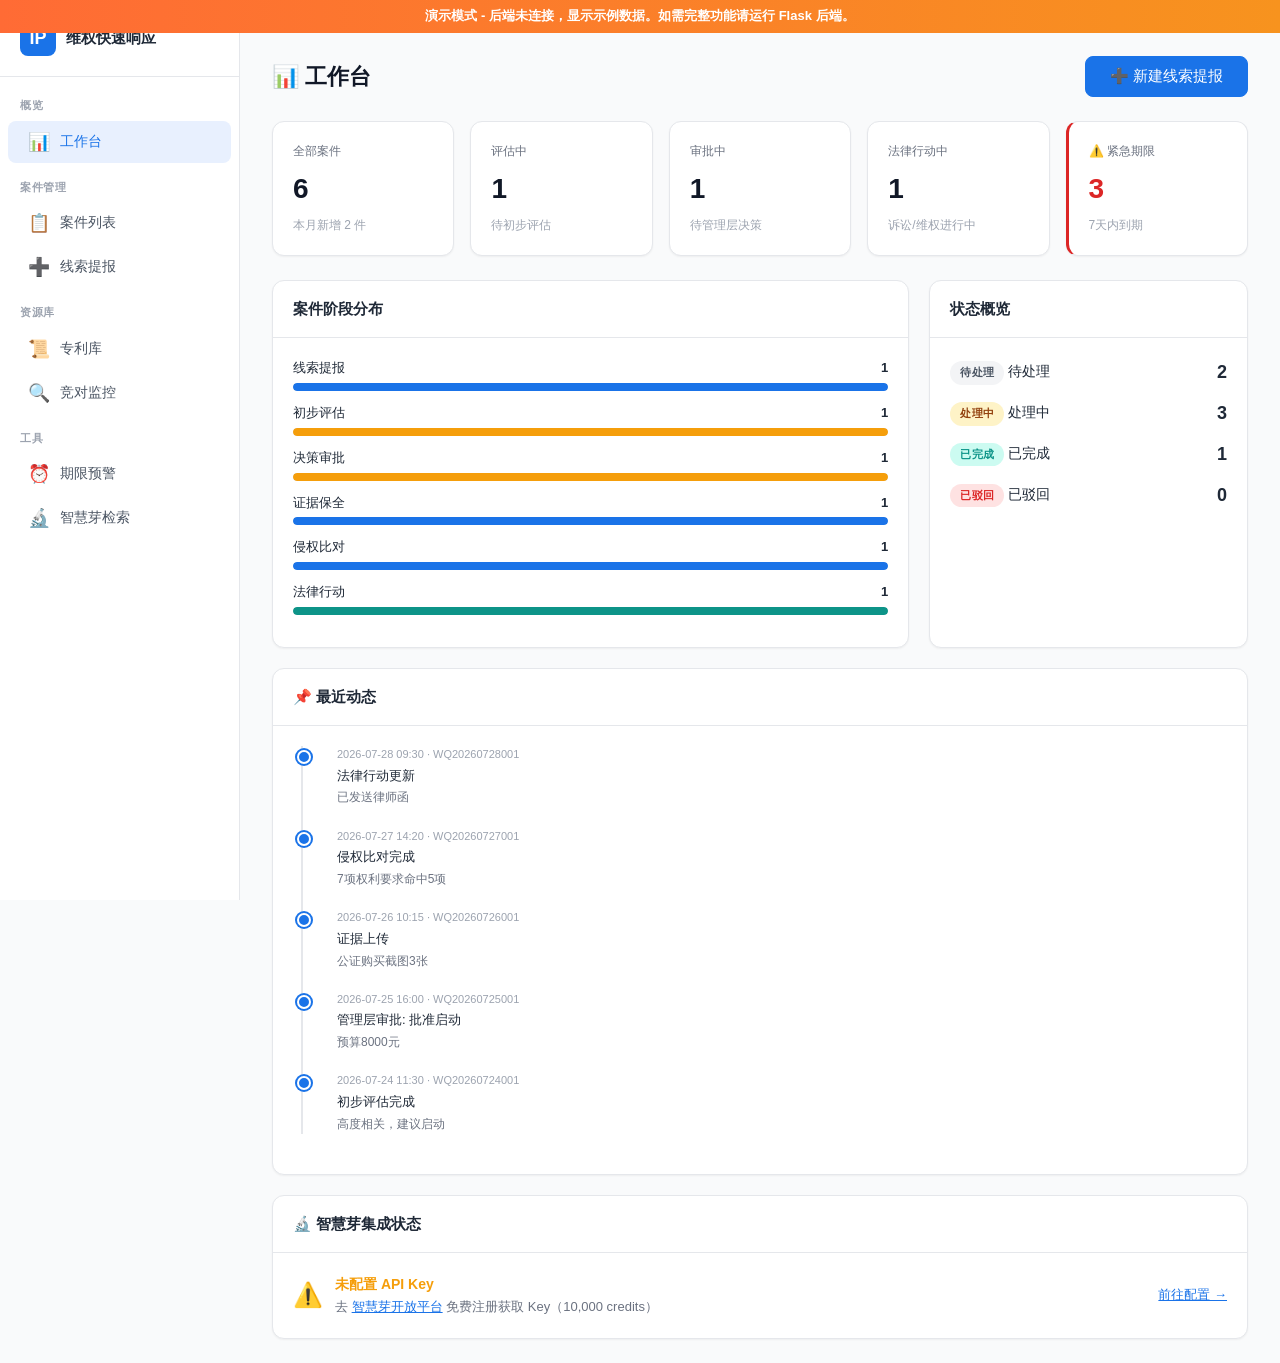
==== commit 5d0ddd21: "fix: 注入演示数据回退层，修复线上版加载失败" ====
--- a/static/index.html
+++ b/static/index.html
@@ -61,8 +61,155 @@
 
 <script>
 // ==========================================
-// API 工具
-// ==========================================
+// 演示数据回退层（后端不可用时自动启用）
+// ==========================================
+const DEMO_DATA = {
+  '/api/dashboard/stats': {
+    total_cases: 6, monthly_new: 2, urgent_deadlines: 3,
+    stage_distribution: {stage_1:1,stage_2:1,stage_3:1,stage_4:1,stage_5:1,stage_6:1},
+    status_distribution: {pending:2,in_progress:3,completed:1,rejected:0}
+  },
+  '/api/dashboard/activities': [
+    {id:1,case_id:'a1',case_no:'WQ20260728001',title:'某电商平台涉嫌外观侵权',event_type:'legal',event_title:'法律行动更新',event_detail:'已发送律师函',operator:'法务部',created_at:'2026-07-28 09:30'},
+    {id:2,case_id:'b2',case_no:'WQ20260727001',title:'发明专利技术特征比对',event_type:'comparison',event_title:'侵权比对完成',event_detail:'7项权利要求命中5项',operator:'技术部',created_at:'2026-07-27 14:20'},
+    {id:3,case_id:'c3',case_no:'WQ20260726001',title:'竞品包装设计抄袭调查',event_type:'evidence',event_title:'证据上传',event_detail:'公证购买截图3张',operator:'调查员',created_at:'2026-07-26 10:15'},
+    {id:4,case_id:'d4',case_no:'WQ20260725001',title:'软件界面UI侵权分析',event_type:'approval',event_title:'管理层审批: 批准启动',event_detail:'预算8000元',operator:'总监',created_at:'2026-07-25 16:00'},
+    {id:5,case_id:'e5',case_no:'WQ20260724001',title:'机械结构专利侵权线索',event_type:'assessment',event_title:'初步评估完成',event_detail:'高度相关，建议启动',operator:'专利工程师',created_at:'2026-07-24 11:30'}
+  ],
+  '/api/cases': [
+    {id:'a1',case_no:'WQ20260728001',title:'某电商平台涉嫌外观侵权',current_stage:6,stage_status:'in_progress',priority:'urgent',reporter:'张三',reporter_dept:'法务部',report_time:'2026-07-28 08:00',competitor_name:'某科技有限公司',infringing_product:'仿冒外壳设计',lead_description:'线上发现疑似侵权产品，外观高度相似'},
+    {id:'b2',case_no:'WQ20260727001',title:'发明专利技术特征比对',current_stage:5,stage_status:'in_progress',priority:'high',reporter:'李四',reporter_dept:'技术部',report_time:'2026-07-27 09:00',competitor_name:'某智能科技',infringing_product:'核心算法实现',lead_description:'技术比对发现关键特征重叠'},
+    {id:'c3',case_no:'WQ20260726001',title:'竞品包装设计抄袭调查',current_stage:4,stage_status:'in_progress',priority:'high',reporter:'王五',reporter_dept:'市场部',report_time:'2026-07-26 08:00',competitor_name:'某日化品牌',infringing_product:'洗护包装设计',lead_description:'市场发现高度相似包装'},
+    {id:'d4',case_no:'WQ20260725001',title:'软件界面UI侵权分析',current_stage:3,stage_status:'pending',priority:'normal',reporter:'赵六',reporter_dept:'产品部',report_time:'2026-07-25 10:00',competitor_name:'某软件公司',infringing_product:'APP界面设计',lead_description:'用户反馈界面高度雷同'},
+    {id:'e5',case_no:'WQ20260724001',title:'机械结构专利侵权线索',current_stage:2,stage_status:'pending',priority:'normal',reporter:'钱七',reporter_dept:'研发部',report_time:'2026-07-24 08:00',competitor_name:'某机械制造',infringing_product:'传动装置结构',lead_description:'展会发现疑似侵权产品'},
+    {id:'f6',case_no:'WQ20260723001',title:'新材料配方侵权调查',current_stage:1,stage_status:'pending',priority:'urgent',reporter:'孙八',reporter_dept:'研发部',report_time:'2026-07-23 09:00',competitor_name:'某材料科技',infringing_product:'高分子配方',lead_description:'检测报告显示成分高度一致'}
+  ],
+  '/api/cases/a1': {
+    id:'a1',case_no:'WQ20260728001',title:'某电商平台涉嫌外观侵权',current_stage:6,stage_status:'in_progress',priority:'urgent',
+    reporter:'张三',reporter_dept:'法务部',report_time:'2026-07-28 08:00',report_location:'线上电商平台',
+    competitor_name:'某科技有限公司',infringing_product:'仿冒外壳设计',lead_description:'线上发现疑似侵权产品，外观高度相似',
+    assessor:'专利工程师A',assessment_time:'2026-07-28 09:00',assessment_result:'高度相关',assessment_detail:'设计特征高度重叠，建议启动维权',
+    approval_status:'approved',approval_decision:'approved',approval_comment:'同意启动',approval_time:'2026-07-28 10:00',approver:'法务总监',
+    evidence_status:'completed',comparison_status:'completed',legal_status:'in_progress',legal_stage:'已发律师函',
+    timeline:[
+      {id:1,case_id:'a1',event_type:'legal',event_title:'法律行动更新',event_detail:'已发送律师函',operator:'法务部',created_at:'2026-07-28 09:30'},
+      {id:2,case_id:'a1',event_type:'comparison',event_title:'侵权比对完成',event_detail:'7项权利要求命中5项',operator:'技术部',created_at:'2026-07-28 09:00'},
+      {id:3,case_id:'a1',event_type:'evidence',event_title:'证据上传',event_detail:'公证购买截图3张',operator:'调查员',created_at:'2026-07-28 08:30'},
+      {id:4,case_id:'a1',event_type:'approval',event_title:'管理层审批: 批准启动',event_detail:'预算8000元',operator:'总监',created_at:'2026-07-28 08:00'},
+      {id:5,case_id:'a1',event_type:'assessment',event_title:'初步评估完成',event_detail:'评估结论: 高度相关',operator:'专利工程师',created_at:'2026-07-28 07:30'},
+      {id:6,case_id:'a1',event_type:'lead_submit',event_title:'线索提报',event_detail:'案件编号: WQ20260728001',operator:'张三',created_at:'2026-07-28 07:00'}
+    ],
+    evidence:[
+      {id:'ev1',case_id:'a1',file_name:'公证购买截图1.png',file_type:'image',evidence_type:'购买记录',uploader:'调查员',description:'电商平台下单截图',created_at:'2026-07-28 08:30'},
+      {id:'ev2',case_id:'a1',file_name:'侵权产品对比.jpg',file_type:'image',evidence_type:'侵权对比',uploader:'调查员',description:'原品与侵权品对比',created_at:'2026-07-28 08:35'}
+    ],
+    documents:[],
+    deadlines:[
+      {id:'dl1',case_id:'a1',title:'律师函回复期限',deadline_type:'response',due_date:'2026-08-05',status:'pending',remind_days_before:3,responsible_person:'法务部',created_at:'2026-07-28 09:30'}
+    ]
+  },
+  '/api/patents': [
+    {id:'p1',patent_no:'CN202430001234.5',patent_name:'一种智能设备外观设计',patent_type:'外观设计',applicant:'本公司',status:'有效',filing_date:'2024-01-15',grant_date:'2024-06-20',tech_field:'外观设计',key_features:'独特圆角设计，一体化成型',created_at:'2026-07-20 10:00'},
+    {id:'p2',patent_no:'CN202310567890.2',patent_name:'核心算法优化方法',patent_type:'发明专利',applicant:'本公司',status:'有效',filing_date:'2023-03-10',grant_date:'2023-12-15',tech_field:'计算机科学',key_features:'自适应学习率调整算法',created_at:'2026-07-20 10:01'},
+    {id:'p3',patent_no:'CN202420345678.7',patent_name:'传动装置结构改进',patent_type:'实用新型',applicant:'本公司',status:'有效',filing_date:'2024-05-20',grant_date:'2024-10-01',tech_field:'机械工程',key_features:'双齿轮传动结构',created_at:'2026-07-20 10:02'}
+  ],
+  '/api/competitors': [
+    {id:'c1',name:'某科技有限公司',alias:'某科技',products:'智能设备',monitor_keywords:'外壳设计,外观',alert_enabled:1,last_check_time:'2026-07-27',created_at:'2026-07-01 10:00'},
+    {id:'c2',name:'某智能科技',alias:'某智能',products:'算法软件',monitor_keywords:'核心算法,优化方法',alert_enabled:1,last_check_time:'2026-07-26',created_at:'2026-07-01 10:01'},
+    {id:'c3',name:'某日化品牌',alias:'某日化',products:'洗护产品',monitor_keywords:'包装设计,瓶身',alert_enabled:1,last_check_time:'2026-07-25',created_at:'2026-07-01 10:02'}
+  ],
+  '/api/deadlines/urgent': [
+    {id:'dl1',case_id:'a1',case_no:'WQ20260728001',case_title:'某电商平台涉嫌外观侵权',title:'律师函回复期限',deadline_type:'response',due_date:'2026-08-05',status:'pending',remind_days_before:3,responsible_person:'法务部'},
+    {id:'dl2',case_id:'b2',case_no:'WQ20260727001',case_title:'发明专利技术特征比对',title:'比对报告提交',deadline_type:'submission',due_date:'2026-08-02',status:'pending',remind_days_before:5,responsible_person:'技术部'},
+    {id:'dl3',case_id:'c3',case_no:'WQ20260726001',case_title:'竞品包装设计抄袭调查',title:'公证材料补充',deadline_type:'evidence',due_date:'2026-07-30',status:'pending',remind_days_before:3,responsible_person:'调查员'}
+  ],
+  '/api/patsnap/config': {configured:false,api_key_masked:'',auto_search_enabled:false}
+};
+
+let _demoMode = false;
+
+// 检测后端是否可用（首次请求时检测）
+async function _checkBackend() {
+  if (_demoMode) return false;
+  try {
+    const res = await fetch('/api/health', {signal: AbortSignal.timeout(3000)});
+    if (res.ok) { _demoMode = false; return true; }
+  } catch(e) {}
+  _demoMode = true;
+  _showDemoBanner();
+  return false;
+}
+
+function _showDemoBanner() {
+  if (document.getElementById('demo-banner')) return;
+  const banner = document.createElement('div');
+  banner.id = 'demo-banner';
+  banner.style.cssText = 'position:fixed;top:0;left:0;right:0;z-index:9999;background:linear-gradient(90deg,#ff6b35,#f7931e);color:#fff;text-align:center;font-size:13px;padding:6px;font-weight:600';
+  banner.innerHTML = '演示模式 - 后端未连接，显示示例数据。如需完整功能请运行 Flask 后端。';
+  document.body.insertBefore(banner, document.body.firstChild);
+  document.body.style.paddingTop = '32px';
+}
+
+// 伪造数据路由匹配
+function _matchDemoRoute(url) {
+  // 精确匹配
+  if (DEMO_DATA[url]) return DEMO_DATA[url];
+  // /api/cases?xxx → 案件列表
+  if (url.startsWith('/api/cases?')) return DEMO_DATA['/api/cases'];
+  // /api/cases/{id} → 单个案件
+  const caseMatch = url.match(/^\/api\/cases\/([a-f0-9]+)/);
+  if (caseMatch) {
+    const c = DEMO_DATA['/api/cases/a1'];
+    return {...c, id: caseMatch[1], case_no: 'WQ'+caseMatch[1]};
+  }
+  // /api/patents?xxx → 专利列表
+  if (url.startsWith('/api/patents')) return DEMO_DATA['/api/patents'];
+  // /api/dashboard/activities
+  if (url.startsWith('/api/dashboard/activities')) return DEMO_DATA['/api/dashboard/activities'];
+  return null;
+}
+
+// ==========================================
+// API 工具（带后端检测回退）
+// ==========================================
+const _origFetch = window.fetch;
+window.fetch = async function(url, opts) {
+  const isApi = typeof url === 'string' && url.startsWith('/api/');
+  if (!isApi) return _origFetch.apply(this, arguments);
+
+  try {
+    const res = await _origFetch.call(this, url, opts);
+    if (res.ok) return res;
+    throw new Error('HTTP ' + res.status);
+  } catch(e) {
+    // 后端不可用，返回演示数据
+    if (!_demoMode) { _demoMode = true; _showDemoBanner(); }
+
+    const demo = _matchDemoRoute(url);
+    if (demo !== null) {
+      return {
+        ok: true, status: 200,
+        json: async () => demo,
+        text: async () => JSON.stringify(demo)
+      };
+    }
+    // POST/PUT 操作在演示模式下返回成功
+    if (opts && (opts.method === 'POST' || opts.method === 'PUT')) {
+      return {
+        ok: true, status: 200,
+        json: async () => ({success:true, id:'demo_'+Date.now()}),
+        text: async () => '{"success":true}'
+      };
+    }
+    // 无匹配数据
+    return {
+      ok: true, status: 200,
+      json: async () => [],
+      text: async () => '[]'
+    };
+  }
+};
+
 const API = {
   async get(url) {
     const res = await fetch(url);
